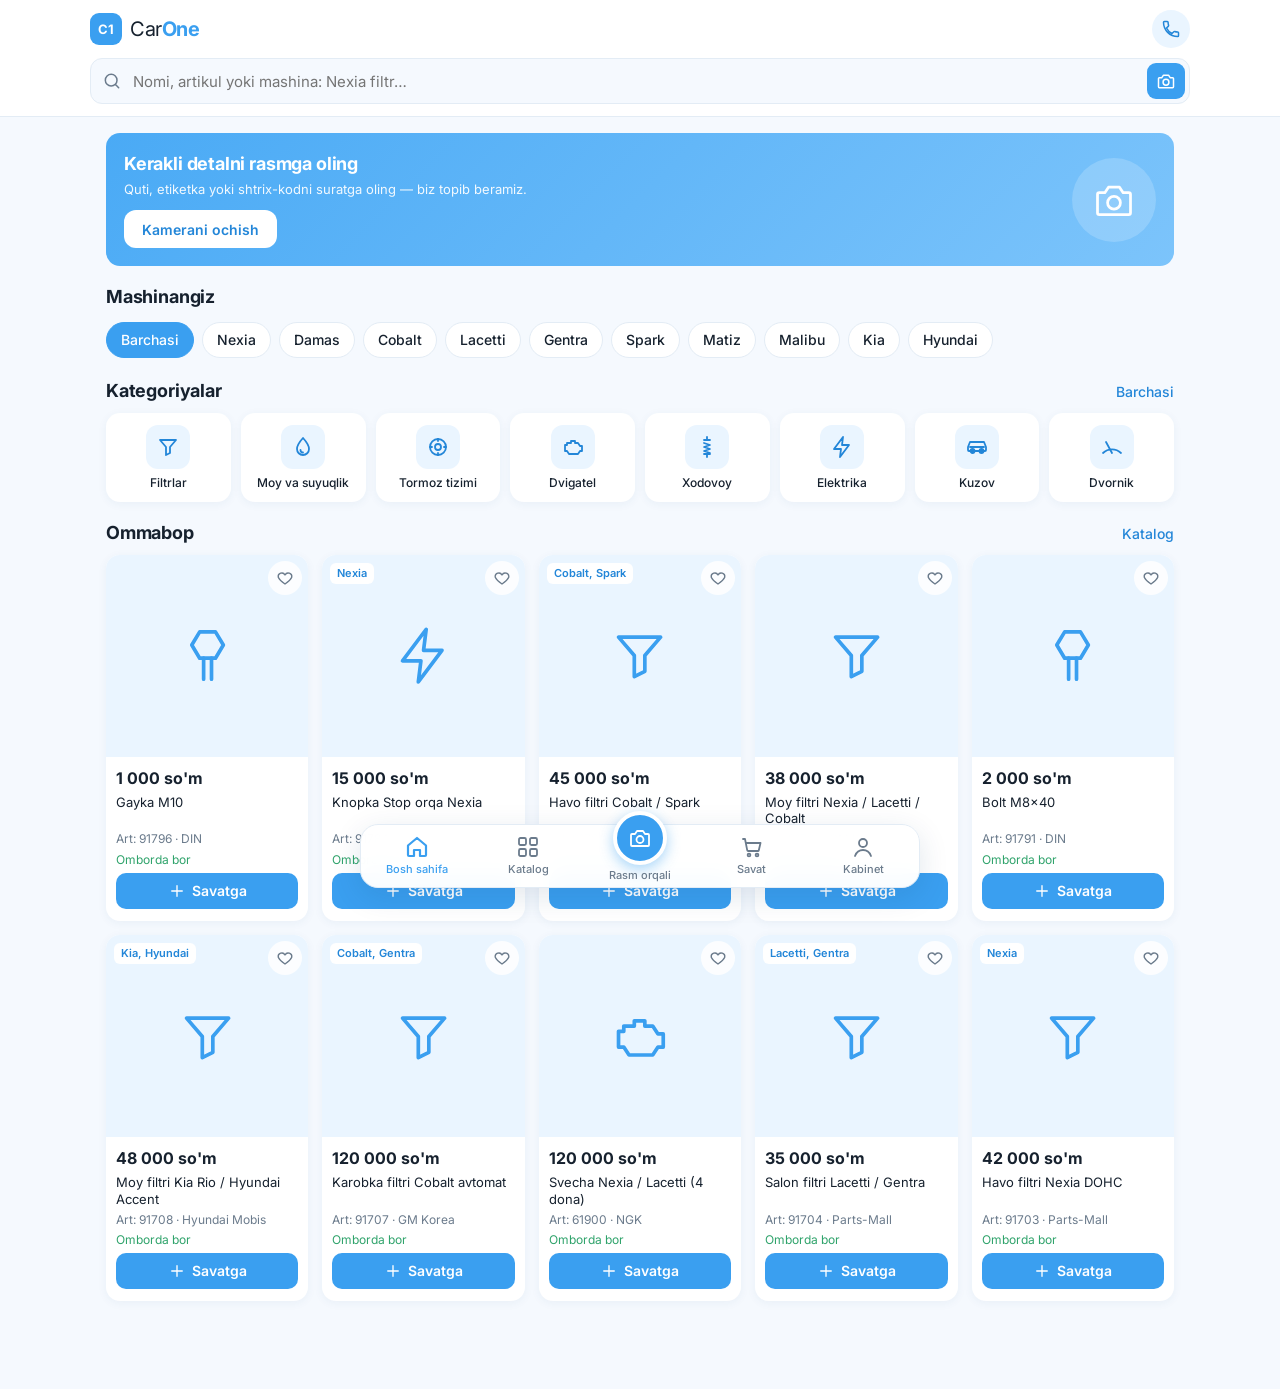
==== index.html @ 1c70f749 "CarOne mijozlar uchun onlayn do'kon sahifasi Mobilga moslangan minimalist do'kon: pastki menyu (Bosh" ====
<!doctype html>
<html lang="uz">
<head>
  <meta charset="utf-8">
  <meta name="viewport" content="width=device-width, initial-scale=1, viewport-fit=cover">
  <meta name="theme-color" content="#3a9ff0">
  <meta name="description" content="CarOne — koreys avtomobillari uchun ehtiyot qismlar do'koni">
  <title>CarOne — avto ehtiyot qismlar</title>
  <link rel="manifest" href="manifest.webmanifest">
  <link rel="icon" href="icons/icon.svg" type="image/svg+xml">
  <link rel="preconnect" href="https://fonts.googleapis.com">
  <link rel="stylesheet" href="https://fonts.googleapis.com/css2?family=Inter:wght@400;500;600;700&display=swap">
  <link rel="stylesheet" href="css/style.css">
</head>
<body>
  <!-- Yuqori panel: logo + qidiruv -->
  <header class="topbar" id="topbar">
    <div class="topbar__row">
      <a href="#/" class="logo" aria-label="CarOne bosh sahifa">
        <span class="logo__mark">C1</span><span class="logo__text">Car<b>One</b></span>
      </a>
      <a href="tel:+998000000000" class="topbar__call" aria-label="Qo'ng'iroq qilish">
        <svg viewBox="0 0 24 24"><path d="M6.6 10.8a15 15 0 0 0 6.6 6.6l2.2-2.2c.3-.3.7-.4 1-.2 1.1.4 2.3.6 3.6.6.6 0 1 .4 1 1V20c0 .6-.4 1-1 1A17 17 0 0 1 3 4c0-.6.4-1 1-1h3.5c.6 0 1 .4 1 1 0 1.3.2 2.5.6 3.6.1.3 0 .7-.2 1l-2.3 2.2z"/></svg>
      </a>
    </div>
    <form class="search" id="searchForm" role="search" autocomplete="off">
      <svg class="search__icon" viewBox="0 0 24 24"><circle cx="11" cy="11" r="7"/><path d="m20 20-3.5-3.5"/></svg>
      <input id="searchInput" type="search" inputmode="search" enterkeyhint="search"
             placeholder="Nomi, artikul yoki mashina: Nexia filtr…" aria-label="Mahsulot qidirish">
      <button type="button" class="search__clear" id="searchClear" aria-label="Tozalash" hidden>×</button>
      <a href="#/scan" class="search__cam" aria-label="Rasm orqali qidirish">
        <svg viewBox="0 0 24 24"><path d="M4 8h3l2-3h6l2 3h3a1 1 0 0 1 1 1v10a1 1 0 0 1-1 1H4a1 1 0 0 1-1-1V9a1 1 0 0 1 1-1z"/><circle cx="12" cy="13.5" r="3.5"/></svg>
      </a>
      <div class="suggest" id="suggest" hidden></div>
    </form>
  </header>

  <main id="app" class="app" tabindex="-1"></main>

  <!-- Pastki menyu -->
  <nav class="tabbar" aria-label="Asosiy menyu">
    <a href="#/" data-tab="home" class="tab">
      <svg viewBox="0 0 24 24"><path d="M3 10.5 12 3l9 7.5V20a1 1 0 0 1-1 1h-5v-6h-6v6H4a1 1 0 0 1-1-1z"/></svg>
      <span>Bosh sahifa</span>
    </a>
    <a href="#/catalog" data-tab="catalog" class="tab">
      <svg viewBox="0 0 24 24"><rect x="3" y="3" width="7" height="7" rx="1.5"/><rect x="14" y="3" width="7" height="7" rx="1.5"/><rect x="3" y="14" width="7" height="7" rx="1.5"/><rect x="14" y="14" width="7" height="7" rx="1.5"/></svg>
      <span>Katalog</span>
    </a>
    <a href="#/scan" data-tab="scan" class="tab tab--scan">
      <span class="tab__scan-btn">
        <svg viewBox="0 0 24 24"><path d="M4 8h3l2-3h6l2 3h3a1 1 0 0 1 1 1v10a1 1 0 0 1-1 1H4a1 1 0 0 1-1-1V9a1 1 0 0 1 1-1z"/><circle cx="12" cy="13.5" r="3.5"/></svg>
      </span>
      <span>Rasm orqali</span>
    </a>
    <a href="#/cart" data-tab="cart" class="tab">
      <svg viewBox="0 0 24 24"><path d="M3 4h2l2.2 11.2a1 1 0 0 0 1 .8h9.6a1 1 0 0 0 1-.8L20.5 8H6"/><circle cx="9" cy="20" r="1.4"/><circle cx="17" cy="20" r="1.4"/></svg>
      <span>Savat</span>
      <i class="badge" id="cartBadge" hidden>0</i>
    </a>
    <a href="#/account" data-tab="account" class="tab">
      <svg viewBox="0 0 24 24"><circle cx="12" cy="8" r="4"/><path d="M4 21c1.5-4 4.5-6 8-6s6.5 2 8 6"/></svg>
      <span>Kabinet</span>
    </a>
  </nav>

  <!-- Mahsulot oynasi (bottom sheet) -->
  <div class="sheet" id="sheet" hidden>
    <div class="sheet__backdrop" data-close></div>
    <div class="sheet__panel" role="dialog" aria-modal="true" aria-labelledby="sheetTitle">
      <button class="sheet__close" data-close aria-label="Yopish">×</button>
      <div id="sheetBody"></div>
    </div>
  </div>

  <div class="toast" id="toast" role="status" aria-live="polite"></div>

  <script src="js/data.js"></script>
  <script src="js/search.js"></script>
  <script src="js/scan.js"></script>
  <script src="js/app.js"></script>
</body>
</html>
---- css/style.css ----
/* CarOne — minimalist, och ko'k */
:root {
  --primary: #3a9ff0;
  --primary-600: #2386d8;
  --primary-50: #eaf5ff;
  --primary-100: #d6ebfd;
  --bg: #f5f9fe;
  --surface: #ffffff;
  --text: #16212e;
  --muted: #6b7b8c;
  --line: #e3ecf5;
  --danger: #e5484d;
  --success: #2fa36b;
  --radius: 14px;
  --radius-sm: 10px;
  --shadow: 0 2px 10px rgba(30, 80, 130, .06);
  --tabbar-h: 64px;
  --safe-b: env(safe-area-inset-bottom, 0px);
}

* { box-sizing: border-box; -webkit-tap-highlight-color: transparent; }
html, body { margin: 0; }
body {
  font-family: "Inter", system-ui, -apple-system, "Segoe UI", Roboto, sans-serif;
  background: var(--bg);
  color: var(--text);
  font-size: 15px;
  line-height: 1.4;
  padding-bottom: calc(var(--tabbar-h) + var(--safe-b) + 8px);
}
a { color: inherit; text-decoration: none; }
button { font: inherit; color: inherit; border: 0; background: none; cursor: pointer; }
input, select, textarea { font: inherit; color: inherit; }
svg { width: 24px; height: 24px; fill: none; stroke: currentColor; stroke-width: 1.8; stroke-linecap: round; stroke-linejoin: round; }
[hidden] { display: none !important; }

.app { max-width: 1100px; margin: 0 auto; padding: 0 16px 16px; outline: none; }

/* ---------- Topbar ---------- */
.topbar {
  position: sticky; top: 0; z-index: 30;
  background: var(--surface);
  padding: 10px 16px 12px;
  border-bottom: 1px solid var(--line);
}
.topbar__row { max-width: 1100px; margin: 0 auto 10px; display: flex; align-items: center; justify-content: space-between; }
.logo { display: flex; align-items: center; gap: 8px; font-size: 20px; letter-spacing: -.02em; }
.logo__mark {
  width: 32px; height: 32px; border-radius: 9px; display: grid; place-items: center;
  background: var(--primary); color: #fff; font-weight: 700; font-size: 13px;
}
.logo__text b { color: var(--primary); font-weight: 700; }
.topbar__call { width: 38px; height: 38px; border-radius: 50%; display: grid; place-items: center; background: var(--primary-50); color: var(--primary-600); }
.topbar__call svg { width: 20px; height: 20px; }

.search { position: relative; max-width: 1100px; margin: 0 auto; display: flex; align-items: center; }
.search input {
  width: 100%; height: 46px; border-radius: 12px;
  border: 1.5px solid var(--line); background: var(--bg);
  padding: 0 88px 0 42px; outline: none; transition: border-color .15s, background .15s;
}
.search input:focus { border-color: var(--primary); background: #fff; }
.search input::-webkit-search-cancel-button { display: none; }
.search__icon { position: absolute; left: 12px; width: 20px; height: 20px; color: var(--muted); pointer-events: none; }
.search__clear { position: absolute; right: 50px; width: 30px; height: 30px; font-size: 22px; color: var(--muted); }
.search__cam {
  position: absolute; right: 5px; width: 38px; height: 36px; border-radius: 9px;
  display: grid; place-items: center; background: var(--primary); color: #fff;
}
.search__cam svg { width: 20px; height: 20px; }

.suggest {
  position: absolute; top: 52px; left: 0; right: 0; background: #fff;
  border: 1px solid var(--line); border-radius: 12px; box-shadow: 0 10px 30px rgba(20, 60, 100, .12);
  overflow: hidden; max-height: 60vh; overflow-y: auto;
}
.suggest__item { display: flex; align-items: center; gap: 10px; padding: 10px 12px; border-bottom: 1px solid var(--line); }
.suggest__item:last-child { border-bottom: 0; }
.suggest__item:active, .suggest__item.is-active { background: var(--primary-50); }
.suggest__item .thumb { width: 36px; height: 36px; flex: none; }
.suggest__name { flex: 1; min-width: 0; font-size: 14px; }
.suggest__name small { display: block; color: var(--muted); font-size: 12px; }
.suggest__price { font-weight: 600; font-size: 13px; white-space: nowrap; }
.suggest mark { background: none; color: var(--primary-600); font-weight: 600; }

/* ---------- Common ---------- */
.section { margin-top: 18px; }
.section__head { display: flex; align-items: baseline; justify-content: space-between; margin-bottom: 10px; }
.section__title { font-size: 18px; font-weight: 700; margin: 0; letter-spacing: -.01em; }
.section__link { color: var(--primary-600); font-size: 14px; font-weight: 500; }
.page-title { font-size: 22px; font-weight: 700; margin: 18px 0 12px; letter-spacing: -.02em; }
.muted { color: var(--muted); }

.chips { display: flex; gap: 8px; overflow-x: auto; scrollbar-width: none; padding: 2px 0; margin: 0 -16px; padding-inline: 16px; }
.chips::-webkit-scrollbar { display: none; }
.chip {
  flex: none; height: 36px; padding: 0 14px; border-radius: 18px;
  background: var(--surface); border: 1px solid var(--line); font-size: 14px; font-weight: 500;
  display: inline-flex; align-items: center; gap: 6px; white-space: nowrap;
}
.chip.is-active { background: var(--primary); border-color: var(--primary); color: #fff; }

.btn {
  height: 46px; padding: 0 18px; border-radius: 12px; font-weight: 600;
  display: inline-flex; align-items: center; justify-content: center; gap: 8px;
  background: var(--primary); color: #fff; transition: background .15s, transform .05s;
}
.btn:active { transform: scale(.98); }
.btn:hover { background: var(--primary-600); }
.btn--ghost { background: var(--primary-50); color: var(--primary-600); }
.btn--ghost:hover { background: var(--primary-100); }
.btn--block { width: 100%; }
.btn[disabled] { opacity: .5; pointer-events: none; }

/* ---------- Banner ---------- */
.banner {
  margin-top: 16px; border-radius: var(--radius); padding: 18px;
  background: linear-gradient(135deg, #4aaaf5 0%, #7cc4fb 100%); color: #fff;
  display: flex; align-items: center; justify-content: space-between; gap: 12px; overflow: hidden;
}
.banner h2 { margin: 0 0 4px; font-size: 18px; letter-spacing: -.01em; }
.banner p { margin: 0 0 12px; font-size: 13px; opacity: .92; }
.banner .btn { height: 38px; background: #fff; color: var(--primary-600); font-size: 14px; }
.banner__art { flex: none; width: 84px; height: 84px; border-radius: 50%; background: rgba(255,255,255,.18); display: grid; place-items: center; }
.banner__art svg { width: 44px; height: 44px; stroke-width: 1.5; }

/* ---------- Categories ---------- */
.cats { display: grid; grid-template-columns: repeat(4, 1fr); gap: 10px; }
.cat {
  background: var(--surface); border-radius: var(--radius); padding: 12px 6px 10px;
  display: flex; flex-direction: column; align-items: center; gap: 6px; text-align: center;
  font-size: 12px; font-weight: 500; box-shadow: var(--shadow);
}
.cat__icon { width: 44px; height: 44px; border-radius: 12px; background: var(--primary-50); color: var(--primary-600); display: grid; place-items: center; }
.cat__icon svg { width: 24px; height: 24px; }

.cat-list { display: flex; flex-direction: column; background: var(--surface); border-radius: var(--radius); overflow: hidden; box-shadow: var(--shadow); }
.cat-row { display: flex; align-items: center; gap: 12px; padding: 12px 14px; border-bottom: 1px solid var(--line); }
.cat-row:last-child { border-bottom: 0; }
.cat-row .cat__icon { width: 40px; height: 40px; }
.cat-row__name { flex: 1; font-weight: 500; }
.cat-row__count { color: var(--muted); font-size: 13px; }
.cat-row > svg { width: 18px; height: 18px; color: var(--muted); }

/* ---------- Products ---------- */
.grid { display: grid; grid-template-columns: repeat(2, 1fr); gap: 10px; }
.card {
  background: var(--surface); border-radius: var(--radius); overflow: hidden; box-shadow: var(--shadow);
  display: flex; flex-direction: column; position: relative;
}
.card__media { aspect-ratio: 1 / 1; background: var(--primary-50); display: grid; place-items: center; position: relative; }
.card__media .thumb { width: 52%; height: 52%; background: none; }
.card__fav { position: absolute; top: 6px; right: 6px; width: 34px; height: 34px; border-radius: 50%; display: grid; place-items: center; color: var(--muted); background: rgba(255,255,255,.85); }
.card__fav svg { width: 18px; height: 18px; }
.card__fav.is-on { color: var(--danger); }
.card__fav.is-on svg { fill: currentColor; }
.card__tag { position: absolute; left: 8px; top: 8px; font-size: 11px; font-weight: 600; padding: 3px 7px; border-radius: 6px; background: #fff; color: var(--primary-600); }
.card__body { padding: 10px 10px 12px; display: flex; flex-direction: column; gap: 4px; flex: 1; }
.card__price { font-weight: 700; font-size: 16px; }
.card__name { font-size: 13px; line-height: 1.3; display: -webkit-box; -webkit-line-clamp: 2; -webkit-box-orient: vertical; overflow: hidden; min-height: 2.6em; }
.card__meta { font-size: 12px; color: var(--muted); }
.card__stock { font-size: 12px; color: var(--success); }
.card__stock.is-low { color: #d98a00; }
.card__stock.is-out { color: var(--danger); }
.card__add { margin-top: auto; height: 36px; border-radius: 10px; background: var(--primary); color: #fff; font-weight: 600; font-size: 14px; display: flex; align-items: center; justify-content: center; gap: 6px; }
.card__add svg { width: 18px; height: 18px; }
.card__add.is-in { background: var(--primary-50); color: var(--primary-600); }
.card__add[disabled] { background: var(--line); color: var(--muted); }

.thumb { display: grid; place-items: center; border-radius: 10px; background: var(--primary-50); color: var(--primary); }
.thumb svg { width: 60%; height: 60%; stroke-width: 1.4; }

.toolbar { display: flex; align-items: center; gap: 8px; margin: 10px 0 12px; }
.toolbar__count { flex: 1; color: var(--muted); font-size: 14px; }
.select { height: 36px; border-radius: 10px; border: 1px solid var(--line); background: #fff; padding: 0 10px; font-size: 14px; }

.empty { text-align: center; padding: 40px 16px; color: var(--muted); }
.empty__icon { width: 72px; height: 72px; border-radius: 50%; background: var(--primary-50); color: var(--primary); display: grid; place-items: center; margin: 0 auto 12px; }
.empty__icon svg { width: 34px; height: 34px; }
.empty h3 { color: var(--text); margin: 0 0 6px; font-size: 17px; }
.empty p { margin: 0 0 16px; font-size: 14px; }

/* ---------- Product sheet ---------- */
.sheet { position: fixed; inset: 0; z-index: 60; }
.sheet__backdrop { position: absolute; inset: 0; background: rgba(10, 30, 50, .4); animation: fade .2s; }
.sheet__panel {
  position: absolute; left: 0; right: 0; bottom: 0; max-height: 92vh; overflow-y: auto;
  background: #fff; border-radius: 20px 20px 0 0; padding: 20px 16px calc(16px + var(--safe-b));
  animation: up .25s ease-out; max-width: 640px; margin: 0 auto;
}
.sheet__close { position: absolute; right: 12px; top: 10px; width: 36px; height: 36px; font-size: 26px; color: var(--muted); border-radius: 50%; background: var(--bg); }
.pd__media { aspect-ratio: 16/10; border-radius: var(--radius); background: var(--primary-50); display: grid; place-items: center; margin-bottom: 14px; }
.pd__media .thumb { width: 40%; height: 64%; background: none; }
.pd__name { font-size: 18px; font-weight: 600; margin: 0 0 6px; line-height: 1.3; }
.pd__price { font-size: 24px; font-weight: 700; margin: 8px 0; }
.pd__specs { list-style: none; padding: 0; margin: 12px 0 16px; background: var(--bg); border-radius: 12px; }
.pd__specs li { display: flex; justify-content: space-between; gap: 12px; padding: 10px 12px; border-bottom: 1px solid var(--line); font-size: 14px; }
.pd__specs li:last-child { border-bottom: 0; }
.pd__specs span:first-child { color: var(--muted); }
.pd__specs span:last-child { text-align: right; font-weight: 500; }
.pd__actions { display: flex; gap: 10px; align-items: center; position: sticky; bottom: calc(-16px - var(--safe-b)); background: #fff; padding: 10px 0 calc(16px + var(--safe-b)); margin-bottom: calc(-16px - var(--safe-b)); border-top: 1px solid var(--line); }
.pd__actions .btn { flex: 1; }

.qty { display: inline-flex; align-items: center; background: var(--bg); border-radius: 12px; height: 46px; }
.qty button { width: 40px; height: 100%; font-size: 20px; color: var(--primary-600); }
.qty span { min-width: 28px; text-align: center; font-weight: 600; }
.qty--sm { height: 34px; border-radius: 10px; }
.qty--sm button { width: 32px; font-size: 18px; }

/* ---------- Cart ---------- */
.cart-item { display: flex; gap: 12px; background: #fff; border-radius: var(--radius); padding: 10px; margin-bottom: 8px; box-shadow: var(--shadow); }
.cart-item .thumb { width: 72px; height: 72px; flex: none; }
.cart-item__body { flex: 1; min-width: 0; display: flex; flex-direction: column; gap: 4px; }
.cart-item__name { font-size: 14px; line-height: 1.3; }
.cart-item__row { display: flex; align-items: center; justify-content: space-between; margin-top: auto; }
.cart-item__price { font-weight: 700; }
.cart-item__remove { color: var(--muted); font-size: 13px; }
.summary { background: #fff; border-radius: var(--radius); padding: 14px; margin-top: 12px; box-shadow: var(--shadow); }
.summary__row { display: flex; justify-content: space-between; padding: 4px 0; font-size: 14px; }
.summary__row--total { font-size: 17px; font-weight: 700; border-top: 1px solid var(--line); margin-top: 6px; padding-top: 10px; }

.form { display: flex; flex-direction: column; gap: 12px; }
.field label { display: block; font-size: 13px; color: var(--muted); margin-bottom: 6px; }
.field input, .field textarea, .field select {
  width: 100%; height: 46px; border-radius: 12px; border: 1.5px solid var(--line); background: #fff; padding: 0 12px; outline: none;
}
.field textarea { height: 80px; padding: 10px 12px; resize: vertical; }
.field input:focus, .field textarea:focus { border-color: var(--primary); }
.seg { display: grid; grid-template-columns: 1fr 1fr; gap: 6px; background: var(--bg); padding: 4px; border-radius: 12px; }
.seg label { text-align: center; padding: 10px; border-radius: 9px; font-size: 14px; font-weight: 500; cursor: pointer; }
.seg input { display: none; }
.seg input:checked + span { color: var(--primary-600); }
.seg label:has(input:checked) { background: #fff; box-shadow: var(--shadow); color: var(--primary-600); }

/* ---------- Scan ---------- */
.scan-hero { text-align: center; margin: 18px 0 14px; }
.scan-hero h1 { font-size: 20px; margin: 0 0 4px; }
.scan-hero p { margin: 0; color: var(--muted); font-size: 14px; }
.camera {
  position: relative; border-radius: 18px; overflow: hidden; background: #0d1b2a; aspect-ratio: 3 / 4; max-height: 62vh; margin: 0 auto; width: 100%; max-width: 480px;
}
.camera video, .camera img { width: 100%; height: 100%; object-fit: cover; display: block; }
.camera__frame { position: absolute; inset: 18% 10%; border-radius: 16px; box-shadow: 0 0 0 9999px rgba(0, 0, 0, .35); pointer-events: none; }
.camera__frame::before, .camera__frame::after { content: ""; position: absolute; inset: 0; border: 3px solid #fff; border-radius: 16px; clip-path: polygon(0 0, 22% 0, 22% 3px, 3px 3px, 3px 22%, 0 22%, 0 78%, 3px 78%, 3px calc(100% - 3px), 22% calc(100% - 3px), 22% 100%, 78% 100%, 78% calc(100% - 3px), calc(100% - 3px) calc(100% - 3px), calc(100% - 3px) 78%, 100% 78%, 100% 22%, calc(100% - 3px) 22%, calc(100% - 3px) 3px, 78% 3px, 78% 0, 100% 0, 100% 100%, 0 100%); }
.camera__line { position: absolute; left: 12%; right: 12%; top: 20%; height: 2px; background: var(--primary); box-shadow: 0 0 12px var(--primary); animation: scanline 2.2s ease-in-out infinite; }
.camera__hint { position: absolute; left: 0; right: 0; bottom: 12px; text-align: center; color: #fff; font-size: 13px; text-shadow: 0 1px 3px rgba(0,0,0,.5); }
.camera__placeholder { position: absolute; inset: 0; display: grid; place-items: center; color: #9cc6ec; text-align: center; padding: 20px; }
.camera__placeholder svg { width: 56px; height: 56px; stroke-width: 1.3; margin-bottom: 8px; }
.scan-actions { display: grid; grid-template-columns: 1fr auto 1fr; align-items: center; gap: 12px; max-width: 480px; margin: 16px auto 0; }
.shutter { width: 70px; height: 70px; border-radius: 50%; background: var(--primary); color: #fff; display: grid; place-items: center; box-shadow: 0 0 0 5px var(--primary-100); }
.shutter svg { width: 30px; height: 30px; }
.scan-side { display: flex; flex-direction: column; align-items: center; gap: 4px; font-size: 12px; color: var(--muted); }
.scan-side .round { width: 46px; height: 46px; border-radius: 50%; background: #fff; display: grid; place-items: center; color: var(--primary-600); box-shadow: var(--shadow); }
.scan-side .round svg { width: 22px; height: 22px; }
.scan-status { max-width: 480px; margin: 14px auto 0; background: #fff; border-radius: 12px; padding: 12px 14px; font-size: 14px; display: flex; gap: 10px; align-items: center; box-shadow: var(--shadow); }
.scan-status .spinner { width: 20px; height: 20px; border-radius: 50%; border: 2.5px solid var(--primary-100); border-top-color: var(--primary); animation: spin .8s linear infinite; flex: none; }
.scan-tips { max-width: 480px; margin: 16px auto 0; display: grid; gap: 8px; }
.tip { display: flex; gap: 10px; align-items: flex-start; background: #fff; border-radius: 12px; padding: 10px 12px; font-size: 13px; box-shadow: var(--shadow); }
.tip b { display: block; font-size: 14px; }
.tip .cat__icon { width: 36px; height: 36px; flex: none; border-radius: 10px; }
.tip .cat__icon svg { width: 20px; height: 20px; }
.found-tokens { display: flex; flex-wrap: wrap; gap: 6px; margin: 6px 0 12px; }

/* ---------- Account ---------- */
.profile { display: flex; align-items: center; gap: 12px; background: #fff; border-radius: var(--radius); padding: 14px; box-shadow: var(--shadow); margin-top: 16px; }
.avatar { width: 52px; height: 52px; border-radius: 50%; background: var(--primary-50); color: var(--primary-600); display: grid; place-items: center; font-weight: 700; font-size: 20px; flex: none; }
.profile__name { font-weight: 600; font-size: 16px; }
.menu-list { background: #fff; border-radius: var(--radius); overflow: hidden; box-shadow: var(--shadow); margin-top: 12px; }
.menu-list a, .menu-list button { display: flex; align-items: center; gap: 12px; padding: 14px; border-bottom: 1px solid var(--line); width: 100%; text-align: left; }
.menu-list > :last-child { border-bottom: 0; }
.menu-list svg { width: 20px; height: 20px; color: var(--primary-600); }
.menu-list span { flex: 1; }
.menu-list small { color: var(--muted); }
.order { background: #fff; border-radius: var(--radius); padding: 12px 14px; box-shadow: var(--shadow); margin-bottom: 8px; }
.order__head { display: flex; justify-content: space-between; font-weight: 600; }
.order__status { font-size: 12px; font-weight: 600; padding: 3px 8px; border-radius: 6px; background: var(--primary-50); color: var(--primary-600); }

/* ---------- Tabbar ---------- */
.tabbar {
  position: fixed; left: 0; right: 0; bottom: 0; z-index: 40;
  height: calc(var(--tabbar-h) + var(--safe-b)); padding-bottom: var(--safe-b);
  background: rgba(255, 255, 255, .97); backdrop-filter: blur(10px);
  border-top: 1px solid var(--line);
  display: grid; grid-template-columns: repeat(5, 1fr);
}
.tab { display: flex; flex-direction: column; align-items: center; justify-content: center; gap: 3px; font-size: 11px; color: var(--muted); position: relative; font-weight: 500; }
.tab svg { width: 24px; height: 24px; }
.tab.is-active { color: var(--primary); }
.tab.is-active svg { stroke-width: 2.2; }
.tab__scan-btn { width: 46px; height: 46px; margin-top: -18px; border-radius: 50%; background: var(--primary); color: #fff; display: grid; place-items: center; box-shadow: 0 4px 14px rgba(58, 159, 240, .45); border: 4px solid #fff; box-sizing: content-box; }
.tab--scan.is-active { color: var(--primary); }
.badge { position: absolute; top: 6px; left: calc(50% + 6px); min-width: 18px; height: 18px; padding: 0 5px; border-radius: 9px; background: var(--danger); color: #fff; font-size: 11px; font-style: normal; font-weight: 600; display: grid; place-items: center; }

/* ---------- Toast ---------- */
.toast {
  position: fixed; left: 50%; bottom: calc(var(--tabbar-h) + var(--safe-b) + 14px); transform: translate(-50%, 20px);
  background: #16212e; color: #fff; padding: 10px 16px; border-radius: 12px; font-size: 14px; opacity: 0; pointer-events: none;
  transition: opacity .2s, transform .2s; z-index: 70; max-width: calc(100% - 32px);
}
.toast.is-show { opacity: 1; transform: translate(-50%, 0); }

@keyframes fade { from { opacity: 0; } }
@keyframes up { from { transform: translateY(40px); opacity: .6; } }
@keyframes spin { to { transform: rotate(360deg); } }
@keyframes scanline { 0%, 100% { top: 20%; } 50% { top: 78%; } }

/* ---------- Desktop ---------- */
@media (min-width: 640px) {
  .grid { grid-template-columns: repeat(3, 1fr); gap: 14px; }
  .cats { grid-template-columns: repeat(8, 1fr); }
}
@media (min-width: 960px) {
  .grid { grid-template-columns: repeat(5, 1fr); }
  .tabbar { max-width: 560px; left: 50%; transform: translateX(-50%); bottom: 12px; border-radius: 18px; border: 1px solid var(--line); box-shadow: 0 8px 30px rgba(20, 60, 100, .12); height: var(--tabbar-h); padding-bottom: 0; }
  .sheet__panel { bottom: auto; top: 50%; transform: translateY(-50%); border-radius: 20px; animation: fade .2s; }
}
@media (prefers-reduced-motion: reduce) {
  *, *::before, *::after { animation: none !important; transition: none !important; }
}
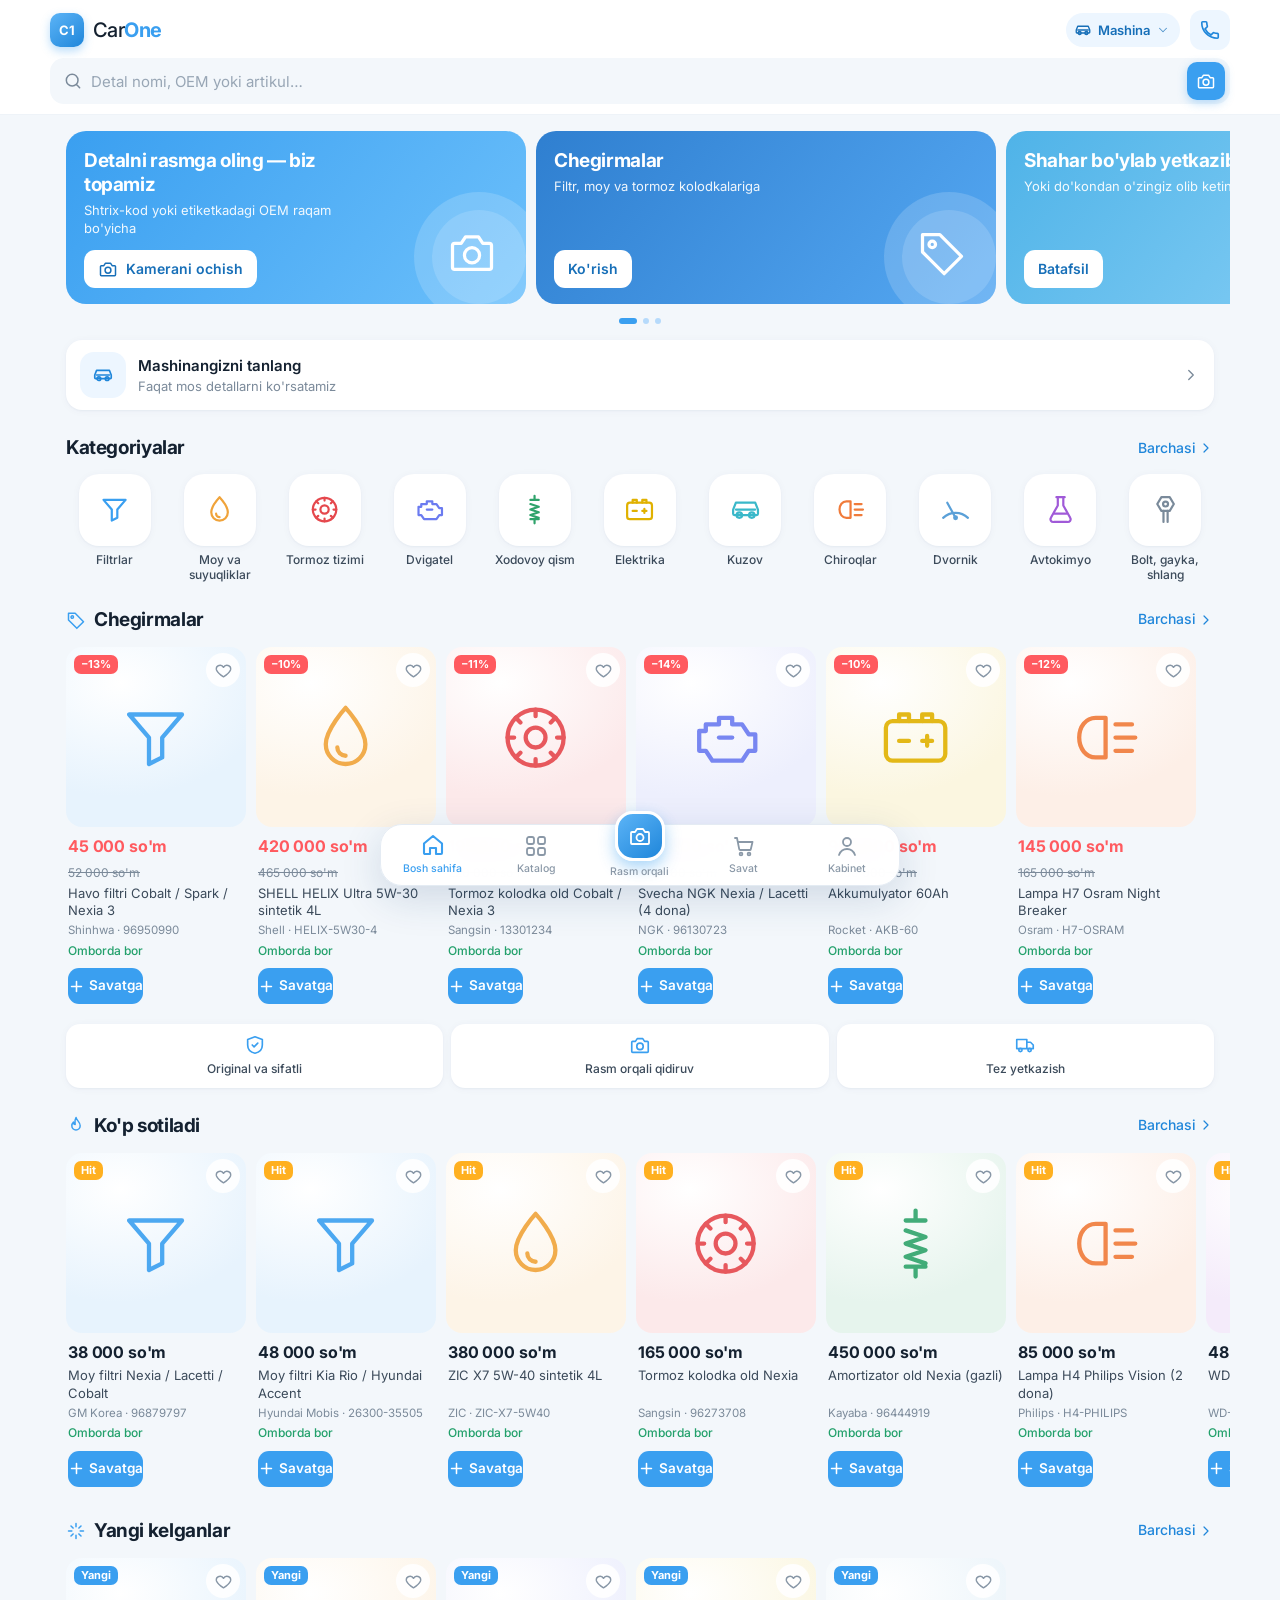
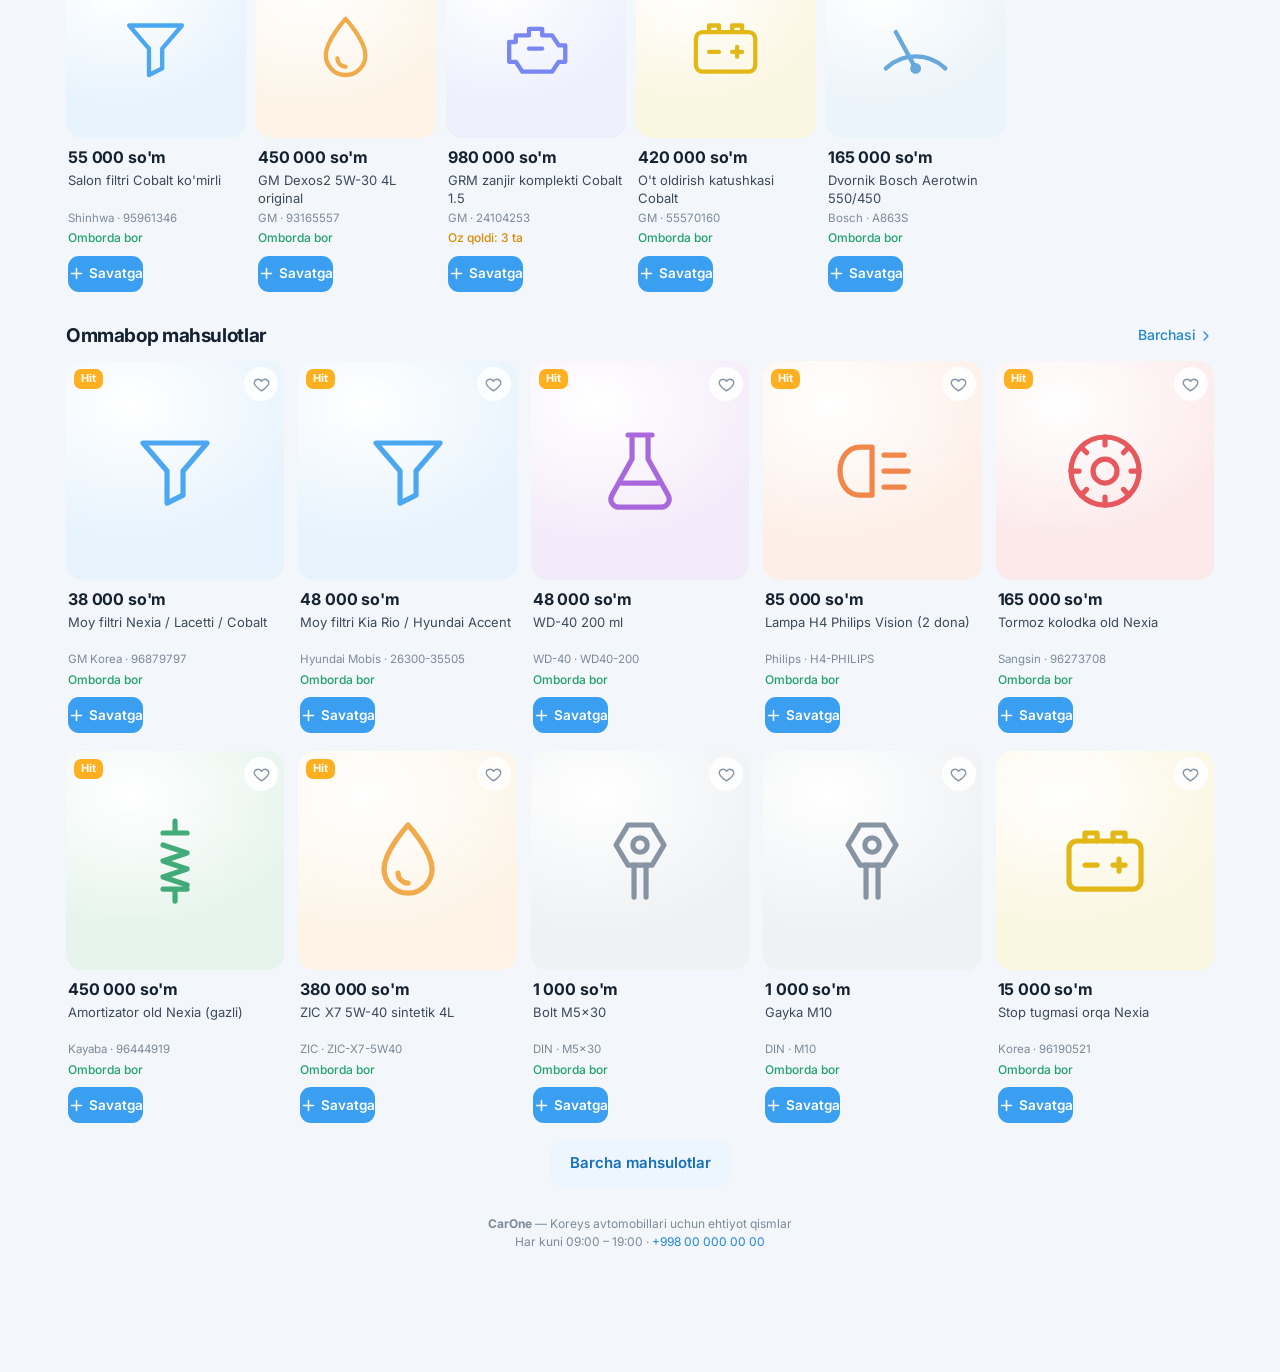
==== commit 32d7fc87: "Saytni qayta qurish: modulli tuzilma, uz/ru, garaj, filtrlar, kamera (OCR + shtrix-kod) - Ma'lumot q" ====
--- a/index.html
+++ b/index.html
@@ -3,81 +3,55 @@
 <head>
   <meta charset="utf-8">
   <meta name="viewport" content="width=device-width, initial-scale=1, viewport-fit=cover">
-  <meta name="theme-color" content="#3a9ff0">
-  <meta name="description" content="CarOne — koreys avtomobillari uchun ehtiyot qismlar do'koni">
+  <meta name="theme-color" content="#ffffff">
+  <meta name="description" content="CarOne — koreys avtomobillari uchun ehtiyot qismlar. Rasm orqali qidiruv, tez buyurtma.">
+  <meta name="apple-mobile-web-app-capable" content="yes">
+  <meta name="apple-mobile-web-app-title" content="CarOne">
+  <meta property="og:title" content="CarOne — avto ehtiyot qismlar">
+  <meta property="og:description" content="Koreys avtomobillari uchun ehtiyot qismlar. Rasm orqali qidiruv.">
   <title>CarOne — avto ehtiyot qismlar</title>
   <link rel="manifest" href="manifest.webmanifest">
-  <link rel="icon" href="icons/icon.svg" type="image/svg+xml">
+  <link rel="icon" href="assets/icon.svg" type="image/svg+xml">
+  <link rel="apple-touch-icon" href="assets/icon.svg">
   <link rel="preconnect" href="https://fonts.googleapis.com">
+  <link rel="preconnect" href="https://fonts.gstatic.com" crossorigin>
   <link rel="stylesheet" href="https://fonts.googleapis.com/css2?family=Inter:wght@400;500;600;700&display=swap">
   <link rel="stylesheet" href="css/style.css">
 </head>
 <body>
-  <!-- Yuqori panel: logo + qidiruv -->
-  <header class="topbar" id="topbar">
-    <div class="topbar__row">
-      <a href="#/" class="logo" aria-label="CarOne bosh sahifa">
-        <span class="logo__mark">C1</span><span class="logo__text">Car<b>One</b></span>
-      </a>
-      <a href="tel:+998000000000" class="topbar__call" aria-label="Qo'ng'iroq qilish">
-        <svg viewBox="0 0 24 24"><path d="M6.6 10.8a15 15 0 0 0 6.6 6.6l2.2-2.2c.3-.3.7-.4 1-.2 1.1.4 2.3.6 3.6.6.6 0 1 .4 1 1V20c0 .6-.4 1-1 1A17 17 0 0 1 3 4c0-.6.4-1 1-1h3.5c.6 0 1 .4 1 1 0 1.3.2 2.5.6 3.6.1.3 0 .7-.2 1l-2.3 2.2z"/></svg>
-      </a>
+  <a class="sr-only" href="#app">Asosiy qismga o'tish</a>
+  <header id="header" class="header"></header>
+  <main id="app" class="app" tabindex="-1">
+    <div style="padding-top:16px">
+      <div class="skel" style="height:150px;border-radius:20px"></div>
+      <div class="skel" style="height:64px;margin-top:16px"></div>
+      <div style="display:grid;grid-template-columns:repeat(4,1fr);gap:10px;margin-top:24px">
+        <div class="skel" style="aspect-ratio:1"></div><div class="skel" style="aspect-ratio:1"></div><div class="skel" style="aspect-ratio:1"></div><div class="skel" style="aspect-ratio:1"></div>
+      </div>
     </div>
-    <form class="search" id="searchForm" role="search" autocomplete="off">
-      <svg class="search__icon" viewBox="0 0 24 24"><circle cx="11" cy="11" r="7"/><path d="m20 20-3.5-3.5"/></svg>
-      <input id="searchInput" type="search" inputmode="search" enterkeyhint="search"
-             placeholder="Nomi, artikul yoki mashina: Nexia filtr…" aria-label="Mahsulot qidirish">
-      <button type="button" class="search__clear" id="searchClear" aria-label="Tozalash" hidden>×</button>
-      <a href="#/scan" class="search__cam" aria-label="Rasm orqali qidirish">
-        <svg viewBox="0 0 24 24"><path d="M4 8h3l2-3h6l2 3h3a1 1 0 0 1 1 1v10a1 1 0 0 1-1 1H4a1 1 0 0 1-1-1V9a1 1 0 0 1 1-1z"/><circle cx="12" cy="13.5" r="3.5"/></svg>
-      </a>
-      <div class="suggest" id="suggest" hidden></div>
-    </form>
-  </header>
+  </main>
+  <nav id="tabbar" class="tabbar" aria-label="Menyu"></nav>
+  <div id="sheet" class="sheet" hidden></div>
+  <div id="toast" class="toast" role="status" aria-live="polite"></div>
+  <noscript><p style="padding:24px;text-align:center">Saytdan foydalanish uchun JavaScript'ni yoqing.</p></noscript>
 
-  <main id="app" class="app" tabindex="-1"></main>
-
-  <!-- Pastki menyu -->
-  <nav class="tabbar" aria-label="Asosiy menyu">
-    <a href="#/" data-tab="home" class="tab">
-      <svg viewBox="0 0 24 24"><path d="M3 10.5 12 3l9 7.5V20a1 1 0 0 1-1 1h-5v-6h-6v6H4a1 1 0 0 1-1-1z"/></svg>
-      <span>Bosh sahifa</span>
-    </a>
-    <a href="#/catalog" data-tab="catalog" class="tab">
-      <svg viewBox="0 0 24 24"><rect x="3" y="3" width="7" height="7" rx="1.5"/><rect x="14" y="3" width="7" height="7" rx="1.5"/><rect x="3" y="14" width="7" height="7" rx="1.5"/><rect x="14" y="14" width="7" height="7" rx="1.5"/></svg>
-      <span>Katalog</span>
-    </a>
-    <a href="#/scan" data-tab="scan" class="tab tab--scan">
-      <span class="tab__scan-btn">
-        <svg viewBox="0 0 24 24"><path d="M4 8h3l2-3h6l2 3h3a1 1 0 0 1 1 1v10a1 1 0 0 1-1 1H4a1 1 0 0 1-1-1V9a1 1 0 0 1 1-1z"/><circle cx="12" cy="13.5" r="3.5"/></svg>
-      </span>
-      <span>Rasm orqali</span>
-    </a>
-    <a href="#/cart" data-tab="cart" class="tab">
-      <svg viewBox="0 0 24 24"><path d="M3 4h2l2.2 11.2a1 1 0 0 0 1 .8h9.6a1 1 0 0 0 1-.8L20.5 8H6"/><circle cx="9" cy="20" r="1.4"/><circle cx="17" cy="20" r="1.4"/></svg>
-      <span>Savat</span>
-      <i class="badge" id="cartBadge" hidden>0</i>
-    </a>
-    <a href="#/account" data-tab="account" class="tab">
-      <svg viewBox="0 0 24 24"><circle cx="12" cy="8" r="4"/><path d="M4 21c1.5-4 4.5-6 8-6s6.5 2 8 6"/></svg>
-      <span>Kabinet</span>
-    </a>
-  </nav>
-
-  <!-- Mahsulot oynasi (bottom sheet) -->
-  <div class="sheet" id="sheet" hidden>
-    <div class="sheet__backdrop" data-close></div>
-    <div class="sheet__panel" role="dialog" aria-modal="true" aria-labelledby="sheetTitle">
-      <button class="sheet__close" data-close aria-label="Yopish">×</button>
-      <div id="sheetBody"></div>
-    </div>
-  </div>
-
-  <div class="toast" id="toast" role="status" aria-live="polite"></div>
-
-  <script src="js/data.js"></script>
-  <script src="js/search.js"></script>
-  <script src="js/scan.js"></script>
+  <script src="js/core/config.js"></script>
+  <script src="js/core/store.js"></script>
+  <script src="js/core/i18n.js"></script>
+  <script src="js/data/catalog.js"></script>
+  <script src="integrations/bito/mapping.js"></script>
+  <script src="js/core/api.js"></script>
+  <script src="js/core/search.js"></script>
+  <script src="js/core/scan.js"></script>
+  <script src="js/ui/icons.js"></script>
+  <script src="js/ui/components.js"></script>
+  <script src="js/views/listing.js"></script>
+  <script src="js/views/home.js"></script>
+  <script src="js/views/catalog.js"></script>
+  <script src="js/views/product.js"></script>
+  <script src="js/views/scan.js"></script>
+  <script src="js/views/cart.js"></script>
+  <script src="js/views/account.js"></script>
   <script src="js/app.js"></script>
 </body>
 </html>
--- a/css/style.css
+++ b/css/style.css
@@ -1,318 +1,647 @@
-/* CarOne — minimalist, och ko'k */
+/* =========================================================
+   CarOne — minimalist do'kon. Asosiy rang: och ko'k.
+   ========================================================= */
 :root {
   --primary: #3a9ff0;
-  --primary-600: #2386d8;
-  --primary-50: #eaf5ff;
-  --primary-100: #d6ebfd;
-  --bg: #f5f9fe;
+  --primary-600: #1f86da;
+  --primary-700: #176fb8;
+  --primary-50: #edf6ff;
+  --primary-100: #d9ecfd;
+  --primary-200: #b6dafb;
+  --bg: #f3f7fb;
   --surface: #ffffff;
-  --text: #16212e;
-  --muted: #6b7b8c;
-  --line: #e3ecf5;
+  --text: #142130;
+  --text-2: #3b4a5a;
+  --muted: #7b8a9a;
+  --line: #e4ebf3;
+  --line-2: #eef3f8;
   --danger: #e5484d;
-  --success: #2fa36b;
-  --radius: 14px;
-  --radius-sm: 10px;
-  --shadow: 0 2px 10px rgba(30, 80, 130, .06);
-  --tabbar-h: 64px;
+  --danger-50: #fdecec;
+  --success: #22a06b;
+  --success-50: #e6f6ef;
+  --warning: #d98a00;
+  --warning-50: #fff5e1;
+  --sale: #ff5a5f;
+  --radius-lg: 20px;
+  --radius: 16px;
+  --radius-sm: 12px;
+  --shadow-sm: 0 1px 2px rgba(20, 50, 90, .04), 0 1px 8px rgba(20, 60, 110, .04);
+  --shadow: 0 2px 6px rgba(20, 50, 90, .04), 0 8px 24px rgba(20, 60, 110, .06);
+  --shadow-lg: 0 12px 40px rgba(20, 60, 110, .16);
+  --tabbar-h: 62px;
+  --header-h: 116px;
   --safe-b: env(safe-area-inset-bottom, 0px);
+  --safe-t: env(safe-area-inset-top, 0px);
+  --ease: cubic-bezier(.2, .8, .2, 1);
 }
 
 * { box-sizing: border-box; -webkit-tap-highlight-color: transparent; }
+html { scroll-padding-top: 130px; }
 html, body { margin: 0; }
 body {
   font-family: "Inter", system-ui, -apple-system, "Segoe UI", Roboto, sans-serif;
   background: var(--bg);
   color: var(--text);
   font-size: 15px;
-  line-height: 1.4;
-  padding-bottom: calc(var(--tabbar-h) + var(--safe-b) + 8px);
-}
+  line-height: 1.45;
+  -webkit-font-smoothing: antialiased;
+  padding-bottom: calc(var(--tabbar-h) + var(--safe-b));
+  overscroll-behavior-y: none;
+}
+body.no-tabbar { padding-bottom: 0; }
+body.lock { overflow: hidden; }
 a { color: inherit; text-decoration: none; }
-button { font: inherit; color: inherit; border: 0; background: none; cursor: pointer; }
+button { font: inherit; color: inherit; border: 0; background: none; cursor: pointer; padding: 0; }
 input, select, textarea { font: inherit; color: inherit; }
-svg { width: 24px; height: 24px; fill: none; stroke: currentColor; stroke-width: 1.8; stroke-linecap: round; stroke-linejoin: round; }
+img { max-width: 100%; display: block; }
+svg { width: 22px; height: 22px; fill: none; stroke: currentColor; stroke-width: 1.8; stroke-linecap: round; stroke-linejoin: round; flex: none; }
 [hidden] { display: none !important; }
-
-.app { max-width: 1100px; margin: 0 auto; padding: 0 16px 16px; outline: none; }
-
-/* ---------- Topbar ---------- */
-.topbar {
+.sr-only { position: absolute; width: 1px; height: 1px; overflow: hidden; clip: rect(0 0 0 0); white-space: nowrap; }
+:focus-visible { outline: 2.5px solid var(--primary-200); outline-offset: 2px; border-radius: 8px; }
+
+.app { max-width: 1180px; margin: 0 auto; padding: 0 16px 24px; outline: none; min-height: 60vh; }
+.app.is-flush { padding: 0; max-width: none; }
+.page-enter { animation: pageIn .28s var(--ease); }
+
+/* ---------- Header ---------- */
+.header {
   position: sticky; top: 0; z-index: 30;
-  background: var(--surface);
-  padding: 10px 16px 12px;
-  border-bottom: 1px solid var(--line);
-}
-.topbar__row { max-width: 1100px; margin: 0 auto 10px; display: flex; align-items: center; justify-content: space-between; }
-.logo { display: flex; align-items: center; gap: 8px; font-size: 20px; letter-spacing: -.02em; }
+  background: rgba(255, 255, 255, .96);
+  backdrop-filter: saturate(1.4) blur(12px);
+  -webkit-backdrop-filter: saturate(1.4) blur(12px);
+  padding: calc(8px + var(--safe-t)) 16px 10px;
+  border-bottom: 1px solid var(--line-2);
+  transition: box-shadow .2s;
+}
+.header.is-scrolled { box-shadow: 0 4px 18px rgba(20, 60, 110, .06); }
+.header__inner { max-width: 1180px; margin: 0 auto; }
+.header__row { display: flex; align-items: center; gap: 10px; height: 44px; margin-bottom: 6px; }
+.header--compact .header__row { margin-bottom: 0; }
+.header__title { flex: 1; font-weight: 600; font-size: 17px; white-space: nowrap; overflow: hidden; text-overflow: ellipsis; text-align: center; }
+.icon-btn {
+  width: 40px; height: 40px; border-radius: 12px; display: grid; place-items: center; color: var(--text-2);
+  transition: background .15s;
+}
+.icon-btn:hover { background: var(--line-2); }
+.icon-btn:active { background: var(--line); }
+.icon-btn--soft { background: var(--primary-50); color: var(--primary-600); }
+.icon-btn--soft:hover { background: var(--primary-100); }
+.icon-btn.is-on { color: var(--danger); }
+.icon-btn.is-on svg { fill: currentColor; }
+
+.logo { display: flex; align-items: center; gap: 9px; font-size: 20px; letter-spacing: -.03em; font-weight: 500; }
 .logo__mark {
-  width: 32px; height: 32px; border-radius: 9px; display: grid; place-items: center;
-  background: var(--primary); color: #fff; font-weight: 700; font-size: 13px;
-}
-.logo__text b { color: var(--primary); font-weight: 700; }
-.topbar__call { width: 38px; height: 38px; border-radius: 50%; display: grid; place-items: center; background: var(--primary-50); color: var(--primary-600); }
-.topbar__call svg { width: 20px; height: 20px; }
-
-.search { position: relative; max-width: 1100px; margin: 0 auto; display: flex; align-items: center; }
+  width: 34px; height: 34px; border-radius: 10px; display: grid; place-items: center;
+  background: linear-gradient(140deg, #5cb4f7, var(--primary-600)); color: #fff; font-weight: 700; font-size: 13px; letter-spacing: 0;
+  box-shadow: 0 4px 10px rgba(58, 159, 240, .35);
+}
+.logo b { color: var(--primary); font-weight: 700; }
+.spacer { flex: 1; }
+
+.car-pill {
+  display: inline-flex; align-items: center; gap: 6px; height: 34px; padding: 0 10px 0 8px;
+  border-radius: 17px; background: var(--primary-50); color: var(--primary-700); font-size: 13px; font-weight: 600;
+  max-width: 50vw;
+}
+.car-pill svg { width: 18px; height: 18px; }
+.car-pill span { white-space: nowrap; overflow: hidden; text-overflow: ellipsis; }
+.car-pill .chev { width: 14px; height: 14px; opacity: .7; }
+
+/* ---------- Search ---------- */
+.search { position: relative; display: flex; align-items: center; }
+.search__box {
+  flex: 1; display: flex; align-items: center; height: 46px; border-radius: 14px;
+  background: var(--bg); border: 1.5px solid transparent; transition: border-color .15s, background .15s, box-shadow .15s;
+}
+.search__box:focus-within { border-color: var(--primary); background: #fff; box-shadow: 0 0 0 4px var(--primary-50); }
+.search__icon { margin-left: 12px; color: var(--muted); width: 20px; height: 20px; }
 .search input {
-  width: 100%; height: 46px; border-radius: 12px;
-  border: 1.5px solid var(--line); background: var(--bg);
-  padding: 0 88px 0 42px; outline: none; transition: border-color .15s, background .15s;
-}
-.search input:focus { border-color: var(--primary); background: #fff; }
+  flex: 1; min-width: 0; height: 100%; border: 0; background: none; outline: none; padding: 0 8px; font-size: 15px;
+}
+.search input::placeholder { color: #98a6b5; }
 .search input::-webkit-search-cancel-button { display: none; }
-.search__icon { position: absolute; left: 12px; width: 20px; height: 20px; color: var(--muted); pointer-events: none; }
-.search__clear { position: absolute; right: 50px; width: 30px; height: 30px; font-size: 22px; color: var(--muted); }
+.search__clear { width: 32px; height: 32px; display: grid; place-items: center; color: var(--muted); }
+.search__clear svg { width: 18px; height: 18px; }
 .search__cam {
-  position: absolute; right: 5px; width: 38px; height: 36px; border-radius: 9px;
-  display: grid; place-items: center; background: var(--primary); color: #fff;
-}
+  margin: 4px; width: 38px; height: 38px; border-radius: 10px; display: grid; place-items: center;
+  background: var(--primary); color: #fff; box-shadow: 0 3px 10px rgba(58, 159, 240, .35); transition: background .15s, transform .1s;
+}
+.search__cam:hover { background: var(--primary-600); }
+.search__cam:active { transform: scale(.94); }
 .search__cam svg { width: 20px; height: 20px; }
-
-.suggest {
-  position: absolute; top: 52px; left: 0; right: 0; background: #fff;
-  border: 1px solid var(--line); border-radius: 12px; box-shadow: 0 10px 30px rgba(20, 60, 100, .12);
-  overflow: hidden; max-height: 60vh; overflow-y: auto;
-}
-.suggest__item { display: flex; align-items: center; gap: 10px; padding: 10px 12px; border-bottom: 1px solid var(--line); }
-.suggest__item:last-child { border-bottom: 0; }
-.suggest__item:active, .suggest__item.is-active { background: var(--primary-50); }
-.suggest__item .thumb { width: 36px; height: 36px; flex: none; }
-.suggest__name { flex: 1; min-width: 0; font-size: 14px; }
-.suggest__name small { display: block; color: var(--muted); font-size: 12px; }
-.suggest__price { font-weight: 600; font-size: 13px; white-space: nowrap; }
-.suggest mark { background: none; color: var(--primary-600); font-weight: 600; }
-
-/* ---------- Common ---------- */
-.section { margin-top: 18px; }
-.section__head { display: flex; align-items: baseline; justify-content: space-between; margin-bottom: 10px; }
-.section__title { font-size: 18px; font-weight: 700; margin: 0; letter-spacing: -.01em; }
-.section__link { color: var(--primary-600); font-size: 14px; font-weight: 500; }
-.page-title { font-size: 22px; font-weight: 700; margin: 18px 0 12px; letter-spacing: -.02em; }
+.search__cancel { margin-left: 10px; color: var(--primary-600); font-weight: 500; white-space: nowrap; }
+
+.panel {
+  position: absolute; top: calc(100% + 8px); left: 0; right: 0; z-index: 35;
+  background: #fff; border: 1px solid var(--line); border-radius: var(--radius); box-shadow: var(--shadow-lg);
+  max-height: min(70vh, 560px); overflow-y: auto; overscroll-behavior: contain; animation: drop .18s var(--ease);
+}
+.panel__section { padding: 12px 14px 6px; }
+.panel__title { display: flex; justify-content: space-between; align-items: center; font-size: 13px; color: var(--muted); font-weight: 600; text-transform: uppercase; letter-spacing: .04em; margin-bottom: 8px; }
+.panel__title button { color: var(--primary-600); text-transform: none; letter-spacing: 0; font-weight: 500; }
+.sug { display: flex; align-items: center; gap: 12px; padding: 9px 14px; cursor: pointer; }
+.sug:hover, .sug.is-active { background: var(--primary-50); }
+.sug__thumb { width: 42px; height: 42px; flex: none; border-radius: 10px; overflow: hidden; }
+.sug__thumb .pimg { width: 100%; height: 100%; }
+.sug__body { flex: 1; min-width: 0; }
+.sug__name { display: block; font-size: 14px; white-space: nowrap; overflow: hidden; text-overflow: ellipsis; }
+.sug__meta { display: block; font-size: 12px; color: var(--muted); }
+.sug__price { font-weight: 600; font-size: 14px; white-space: nowrap; }
+.sug mark { background: none; color: var(--primary-600); font-weight: 600; }
+.sug--all { justify-content: center; color: var(--primary-600); font-weight: 600; border-top: 1px solid var(--line-2); padding: 12px; }
+.sug--hist svg { color: var(--muted); width: 18px; height: 18px; }
+
+/* ---------- Typography / layout ---------- */
+.section { margin-top: 24px; }
+.section__head { display: flex; align-items: center; justify-content: space-between; margin-bottom: 12px; gap: 10px; }
+.section__title { font-size: 19px; font-weight: 700; margin: 0; letter-spacing: -.02em; display: flex; align-items: center; gap: 8px; }
+.section__title svg { width: 20px; height: 20px; color: var(--primary); }
+.section__link { color: var(--primary-600); font-size: 14px; font-weight: 500; display: inline-flex; align-items: center; gap: 2px; white-space: nowrap; }
+.section__link svg { width: 16px; height: 16px; }
+.page-title { font-size: 24px; font-weight: 700; margin: 18px 0 14px; letter-spacing: -.03em; }
+.page-title small { font-size: 15px; font-weight: 500; color: var(--muted); margin-left: 6px; letter-spacing: 0; }
 .muted { color: var(--muted); }
-
-.chips { display: flex; gap: 8px; overflow-x: auto; scrollbar-width: none; padding: 2px 0; margin: 0 -16px; padding-inline: 16px; }
+.card-box { background: var(--surface); border-radius: var(--radius); box-shadow: var(--shadow-sm); padding: 16px; }
+.card-box + .card-box { margin-top: 12px; }
+.card-box__title { font-size: 16px; font-weight: 600; margin: 0 0 12px; }
+
+.hscroll {
+  display: flex; gap: 10px; overflow-x: auto; scroll-snap-type: x mandatory; scrollbar-width: none;
+  margin: 0 -16px; padding: 2px 16px 6px; scroll-padding-inline: 16px;
+}
+.hscroll::-webkit-scrollbar { display: none; }
+.hscroll > * { scroll-snap-align: start; flex: none; }
+.hscroll .card { width: 158px; }
+
+/* ---------- Chips ---------- */
+.chips { display: flex; gap: 8px; overflow-x: auto; scrollbar-width: none; margin: 0 -16px; padding: 2px 16px; }
 .chips::-webkit-scrollbar { display: none; }
+.chips--wrap { flex-wrap: wrap; overflow: visible; margin: 0; padding: 0; }
 .chip {
   flex: none; height: 36px; padding: 0 14px; border-radius: 18px;
-  background: var(--surface); border: 1px solid var(--line); font-size: 14px; font-weight: 500;
-  display: inline-flex; align-items: center; gap: 6px; white-space: nowrap;
-}
+  background: var(--surface); border: 1px solid var(--line); font-size: 14px; font-weight: 500; color: var(--text-2);
+  display: inline-flex; align-items: center; gap: 6px; white-space: nowrap; transition: all .15s;
+}
+.chip svg { width: 16px; height: 16px; }
+.chip:hover { border-color: var(--primary-200); }
 .chip.is-active { background: var(--primary); border-color: var(--primary); color: #fff; }
-
+.chip--soft { background: var(--primary-50); border-color: transparent; color: var(--primary-700); }
+.chip--sm { height: 30px; padding: 0 11px; font-size: 13px; }
+.chip .count { background: rgba(255,255,255,.25); border-radius: 9px; padding: 0 6px; font-size: 12px; }
+
+/* ---------- Buttons ---------- */
 .btn {
-  height: 46px; padding: 0 18px; border-radius: 12px; font-weight: 600;
+  height: 48px; padding: 0 20px; border-radius: 14px; font-weight: 600; font-size: 15px;
   display: inline-flex; align-items: center; justify-content: center; gap: 8px;
-  background: var(--primary); color: #fff; transition: background .15s, transform .05s;
-}
+  background: var(--primary); color: #fff; transition: background .15s, transform .1s, box-shadow .15s;
+  box-shadow: 0 4px 14px rgba(58, 159, 240, .28); white-space: nowrap;
+}
+.btn svg { width: 20px; height: 20px; }
+.btn:hover { background: var(--primary-600); }
 .btn:active { transform: scale(.98); }
-.btn:hover { background: var(--primary-600); }
-.btn--ghost { background: var(--primary-50); color: var(--primary-600); }
+.btn--ghost { background: var(--primary-50); color: var(--primary-700); box-shadow: none; }
 .btn--ghost:hover { background: var(--primary-100); }
+.btn--white { background: #fff; color: var(--primary-700); box-shadow: none; }
+.btn--white:hover { background: #f4faff; }
+.btn--line { background: #fff; color: var(--text); box-shadow: none; border: 1.5px solid var(--line); }
+.btn--line:hover { background: var(--bg); }
+.btn--danger { background: var(--danger-50); color: var(--danger); box-shadow: none; }
+.btn--sm { height: 38px; padding: 0 14px; font-size: 14px; border-radius: 11px; }
 .btn--block { width: 100%; }
-.btn[disabled] { opacity: .5; pointer-events: none; }
-
-/* ---------- Banner ---------- */
+.btn[disabled] { opacity: .5; pointer-events: none; box-shadow: none; }
+.link { color: var(--primary-600); font-weight: 500; }
+
+/* ---------- Hero / banners ---------- */
+.banners { margin-top: 14px; }
 .banner {
-  margin-top: 16px; border-radius: var(--radius); padding: 18px;
-  background: linear-gradient(135deg, #4aaaf5 0%, #7cc4fb 100%); color: #fff;
-  display: flex; align-items: center; justify-content: space-between; gap: 12px; overflow: hidden;
-}
-.banner h2 { margin: 0 0 4px; font-size: 18px; letter-spacing: -.01em; }
-.banner p { margin: 0 0 12px; font-size: 13px; opacity: .92; }
-.banner .btn { height: 38px; background: #fff; color: var(--primary-600); font-size: 14px; }
-.banner__art { flex: none; width: 84px; height: 84px; border-radius: 50%; background: rgba(255,255,255,.18); display: grid; place-items: center; }
-.banner__art svg { width: 44px; height: 44px; stroke-width: 1.5; }
+  position: relative; width: calc(100vw - 48px); max-width: 560px; min-height: 150px; border-radius: var(--radius-lg); padding: 18px 18px 16px;
+  color: #fff; overflow: hidden; display: flex; flex-direction: column; justify-content: space-between; gap: 12px;
+}
+.banner--1 { background: linear-gradient(130deg, #3a9ff0 0%, #6cc0fb 100%); }
+.banner--2 { background: linear-gradient(130deg, #2f7fd0 0%, #55a8f2 100%); }
+.banner--3 { background: linear-gradient(130deg, #4fb3e8 0%, #8fd3f7 100%); }
+.banner h3 { margin: 0 0 4px; font-size: 19px; letter-spacing: -.02em; max-width: 70%; line-height: 1.25; }
+.banner p { margin: 0; font-size: 13px; opacity: .92; max-width: 66%; }
+.banner .btn { align-self: flex-start; }
+.banner__art {
+  position: absolute; right: -18px; bottom: -18px; width: 130px; height: 130px; border-radius: 50%;
+  background: rgba(255, 255, 255, .16); display: grid; place-items: center;
+}
+.banner__art::before { content: ""; position: absolute; inset: 18px; border-radius: 50%; background: rgba(255, 255, 255, .14); }
+.banner__art svg { width: 52px; height: 52px; stroke-width: 1.5; position: relative; margin: -10px 0 0 -14px; }
+.dots { display: flex; justify-content: center; gap: 6px; margin-top: 8px; }
+.dots i { width: 6px; height: 6px; border-radius: 3px; background: var(--primary-200); transition: all .25s; }
+.dots i.is-on { width: 18px; background: var(--primary); }
+
+/* ---------- Garage card ---------- */
+.garage-card {
+  margin-top: 16px; display: flex; align-items: center; gap: 12px; padding: 12px 14px;
+  background: var(--surface); border-radius: var(--radius); box-shadow: var(--shadow-sm); width: 100%; text-align: left;
+}
+.garage-card__icon { width: 46px; height: 46px; border-radius: 14px; background: var(--primary-50); color: var(--primary-600); display: grid; place-items: center; flex: none; }
+.garage-card__body { flex: 1; min-width: 0; }
+.garage-card__title { font-weight: 600; }
+.garage-card__sub { font-size: 13px; color: var(--muted); }
+.garage-card > svg { color: var(--muted); width: 18px; height: 18px; }
+
+/* ---------- Features strip ---------- */
+.features { display: grid; grid-template-columns: repeat(3, 1fr); gap: 8px; margin-top: 14px; }
+.feature { background: var(--surface); border-radius: 14px; padding: 10px 8px; text-align: center; font-size: 12px; color: var(--text-2); font-weight: 500; box-shadow: var(--shadow-sm); }
+.feature svg { width: 22px; height: 22px; color: var(--primary); display: block; margin: 0 auto 4px; }
 
 /* ---------- Categories ---------- */
-.cats { display: grid; grid-template-columns: repeat(4, 1fr); gap: 10px; }
-.cat {
-  background: var(--surface); border-radius: var(--radius); padding: 12px 6px 10px;
-  display: flex; flex-direction: column; align-items: center; gap: 6px; text-align: center;
-  font-size: 12px; font-weight: 500; box-shadow: var(--shadow);
-}
-.cat__icon { width: 44px; height: 44px; border-radius: 12px; background: var(--primary-50); color: var(--primary-600); display: grid; place-items: center; }
-.cat__icon svg { width: 24px; height: 24px; }
-
-.cat-list { display: flex; flex-direction: column; background: var(--surface); border-radius: var(--radius); overflow: hidden; box-shadow: var(--shadow); }
-.cat-row { display: flex; align-items: center; gap: 12px; padding: 12px 14px; border-bottom: 1px solid var(--line); }
+.cats { display: grid; grid-template-columns: repeat(4, 1fr); gap: 10px 8px; }
+.cat { display: flex; flex-direction: column; align-items: center; gap: 6px; text-align: center; font-size: 12px; font-weight: 500; color: var(--text-2); line-height: 1.25; }
+.cat__icon {
+  width: 100%; aspect-ratio: 1; max-width: 72px; border-radius: 20px; display: grid; place-items: center;
+  background: var(--surface); box-shadow: var(--shadow-sm); color: var(--cat-color, var(--primary)); transition: transform .15s;
+}
+.cat:active .cat__icon { transform: scale(.95); }
+.cat__icon svg { width: 46%; height: 46%; stroke-width: 1.6; }
+
+.cat-list { background: var(--surface); border-radius: var(--radius); overflow: hidden; box-shadow: var(--shadow-sm); }
+.cat-row { display: flex; align-items: center; gap: 14px; padding: 12px 14px; border-bottom: 1px solid var(--line-2); transition: background .15s; }
 .cat-row:last-child { border-bottom: 0; }
-.cat-row .cat__icon { width: 40px; height: 40px; }
+.cat-row:hover { background: var(--bg); }
+.cat-row__icon { width: 44px; height: 44px; border-radius: 13px; display: grid; place-items: center; background: var(--tint, var(--primary-50)); color: var(--cat-color, var(--primary)); flex: none; }
+.cat-row__icon svg { width: 24px; height: 24px; }
 .cat-row__name { flex: 1; font-weight: 500; }
 .cat-row__count { color: var(--muted); font-size: 13px; }
-.cat-row > svg { width: 18px; height: 18px; color: var(--muted); }
-
-/* ---------- Products ---------- */
-.grid { display: grid; grid-template-columns: repeat(2, 1fr); gap: 10px; }
-.card {
-  background: var(--surface); border-radius: var(--radius); overflow: hidden; box-shadow: var(--shadow);
-  display: flex; flex-direction: column; position: relative;
-}
-.card__media { aspect-ratio: 1 / 1; background: var(--primary-50); display: grid; place-items: center; position: relative; }
-.card__media .thumb { width: 52%; height: 52%; background: none; }
-.card__fav { position: absolute; top: 6px; right: 6px; width: 34px; height: 34px; border-radius: 50%; display: grid; place-items: center; color: var(--muted); background: rgba(255,255,255,.85); }
-.card__fav svg { width: 18px; height: 18px; }
+.cat-row > svg { width: 18px; height: 18px; color: #b5c2cf; }
+
+/* ---------- Product image placeholder ---------- */
+.pimg {
+  position: relative; display: grid; place-items: center; overflow: hidden;
+  background: radial-gradient(120% 90% at 30% 20%, #fff 0%, var(--tint, var(--primary-50)) 70%);
+  color: var(--cat-color, var(--primary));
+}
+.pimg svg { width: 44%; height: 44%; stroke-width: 1.3; opacity: .9; }
+.pimg img { width: 100%; height: 100%; object-fit: contain; background: #fff; }
+.pimg__code { position: absolute; bottom: 8px; left: 0; right: 0; text-align: center; font-size: 11px; font-weight: 600; color: var(--muted); letter-spacing: .03em; }
+
+/* ---------- Product card ---------- */
+.grid { display: grid; grid-template-columns: repeat(2, minmax(0, 1fr)); gap: 12px 10px; }
+.card { display: flex; flex-direction: column; position: relative; cursor: pointer; min-width: 0; }
+.card__media { position: relative; aspect-ratio: 1 / 1; border-radius: var(--radius); overflow: hidden; }
+.card__media .pimg { position: absolute; inset: 0; }
+.card__fav {
+  position: absolute; top: 6px; right: 6px; width: 34px; height: 34px; border-radius: 50%; display: grid; place-items: center;
+  color: #8796a6; background: rgba(255, 255, 255, .9); transition: transform .15s;
+}
+.card__fav svg { width: 19px; height: 19px; }
+.card__fav:active { transform: scale(.85); }
 .card__fav.is-on { color: var(--danger); }
-.card__fav.is-on svg { fill: currentColor; }
-.card__tag { position: absolute; left: 8px; top: 8px; font-size: 11px; font-weight: 600; padding: 3px 7px; border-radius: 6px; background: #fff; color: var(--primary-600); }
-.card__body { padding: 10px 10px 12px; display: flex; flex-direction: column; gap: 4px; flex: 1; }
-.card__price { font-weight: 700; font-size: 16px; }
-.card__name { font-size: 13px; line-height: 1.3; display: -webkit-box; -webkit-line-clamp: 2; -webkit-box-orient: vertical; overflow: hidden; min-height: 2.6em; }
-.card__meta { font-size: 12px; color: var(--muted); }
-.card__stock { font-size: 12px; color: var(--success); }
-.card__stock.is-low { color: #d98a00; }
-.card__stock.is-out { color: var(--danger); }
-.card__add { margin-top: auto; height: 36px; border-radius: 10px; background: var(--primary); color: #fff; font-weight: 600; font-size: 14px; display: flex; align-items: center; justify-content: center; gap: 6px; }
-.card__add svg { width: 18px; height: 18px; }
-.card__add.is-in { background: var(--primary-50); color: var(--primary-600); }
-.card__add[disabled] { background: var(--line); color: var(--muted); }
-
-.thumb { display: grid; place-items: center; border-radius: 10px; background: var(--primary-50); color: var(--primary); }
-.thumb svg { width: 60%; height: 60%; stroke-width: 1.4; }
-
-.toolbar { display: flex; align-items: center; gap: 8px; margin: 10px 0 12px; }
-.toolbar__count { flex: 1; color: var(--muted); font-size: 14px; }
-.select { height: 36px; border-radius: 10px; border: 1px solid var(--line); background: #fff; padding: 0 10px; font-size: 14px; }
-
-.empty { text-align: center; padding: 40px 16px; color: var(--muted); }
-.empty__icon { width: 72px; height: 72px; border-radius: 50%; background: var(--primary-50); color: var(--primary); display: grid; place-items: center; margin: 0 auto 12px; }
-.empty__icon svg { width: 34px; height: 34px; }
-.empty h3 { color: var(--text); margin: 0 0 6px; font-size: 17px; }
-.empty p { margin: 0 0 16px; font-size: 14px; }
-
-/* ---------- Product sheet ---------- */
+.card__fav.is-on svg { fill: currentColor; animation: pop .3s var(--ease); }
+.badges { position: absolute; left: 8px; top: 8px; display: flex; flex-direction: column; gap: 4px; align-items: flex-start; }
+.badge-tag { font-size: 11px; font-weight: 700; padding: 3px 7px; border-radius: 7px; line-height: 1.2; }
+.badge-tag--sale { background: var(--sale); color: #fff; }
+.badge-tag--new { background: var(--primary); color: #fff; }
+.badge-tag--hit { background: #ffb020; color: #fff; }
+.card__body { padding: 8px 2px 0; display: flex; flex-direction: column; gap: 3px; flex: 1; }
+.price { display: flex; align-items: baseline; gap: 6px; flex-wrap: wrap; }
+.price__now { font-weight: 700; font-size: 16px; letter-spacing: -.01em; }
+.price__now.is-sale { color: var(--sale); }
+.price__old { font-size: 12px; color: var(--muted); text-decoration: line-through; }
+.card__name { font-size: 13px; line-height: 1.32; color: var(--text-2); display: -webkit-box; -webkit-line-clamp: 2; -webkit-box-orient: vertical; overflow: hidden; min-height: 2.64em; }
+.card__meta { font-size: 11.5px; color: var(--muted); white-space: nowrap; overflow: hidden; text-overflow: ellipsis; }
+.fit { font-size: 11.5px; font-weight: 600; display: inline-flex; align-items: center; gap: 3px; }
+.fit svg { width: 13px; height: 13px; stroke-width: 2.4; }
+.fit--yes { color: var(--success); }
+.fit--no { color: var(--warning); }
+.stock { font-size: 12px; font-weight: 500; color: var(--success); }
+.stock--low { color: var(--warning); }
+.stock--out { color: var(--danger); }
+.card__add {
+  margin-top: 6px; height: 36px; border-radius: 11px; background: var(--primary); color: #fff; font-weight: 600; font-size: 13.5px;
+  display: flex; align-items: center; justify-content: center; gap: 4px; transition: background .15s;
+}
+.card__add:hover { background: var(--primary-600); }
+.card__add svg { width: 17px; height: 17px; stroke-width: 2.2; }
+.card__add[disabled] { background: var(--line-2); color: var(--muted); }
+.stepper { margin-top: 6px; height: 36px; border-radius: 11px; background: var(--primary-50); display: flex; align-items: center; justify-content: space-between; color: var(--primary-700); font-weight: 600; }
+.stepper button { width: 36px; height: 100%; display: grid; place-items: center; color: var(--primary-700); }
+.stepper button svg { width: 17px; height: 17px; stroke-width: 2.4; }
+.stepper--lg { height: 48px; border-radius: 14px; min-width: 128px; }
+.stepper--lg button { width: 44px; }
+.stepper--lg span { font-size: 16px; }
+
+/* ---------- Toolbar / filters ---------- */
+.toolbar { position: sticky; top: var(--header-h); z-index: 20; background: var(--bg); margin: 0 -16px; padding: 10px 16px; display: flex; gap: 8px; align-items: center; }
+.toolbar__count { color: var(--muted); font-size: 13px; margin: 2px 0 10px; }
+.filter-btn { position: relative; }
+.filter-btn .dot { position: absolute; top: 4px; right: 4px; width: 8px; height: 8px; border-radius: 50%; background: var(--sale); border: 2px solid #fff; }
+
+/* ---------- Empty ---------- */
+.empty { text-align: center; padding: 48px 16px 32px; color: var(--muted); }
+.empty__icon { width: 88px; height: 88px; border-radius: 28px; background: var(--primary-50); color: var(--primary); display: grid; place-items: center; margin: 0 auto 16px; }
+.empty__icon svg { width: 40px; height: 40px; stroke-width: 1.5; }
+.empty h3 { color: var(--text); margin: 0 0 6px; font-size: 18px; letter-spacing: -.01em; }
+.empty p { margin: 0 auto 20px; font-size: 14px; max-width: 320px; }
+.empty .btn + .btn { margin-left: 8px; }
+.empty--ok .empty__icon { background: var(--success-50); color: var(--success); }
+
+/* ---------- Product page ---------- */
+.pd { padding-bottom: 96px; }
+.pd__gallery { position: relative; margin: 0 -16px; aspect-ratio: 1 / .82; max-height: 460px; }
+.pd__gallery .pimg { position: absolute; inset: 0; }
+.pd__gallery .pimg svg { width: 30%; height: 30%; }
+.pd__gallery .badges { left: 16px; top: 14px; }
+.pd__gallery .pimg__code { bottom: 34px; font-size: 13px; }
+.pd__main { background: var(--surface); margin: -18px -16px 0; position: relative; border-radius: 22px 22px 0 0; padding: 18px 16px 4px; }
+.pd__price { display: flex; align-items: baseline; gap: 10px; flex-wrap: wrap; }
+.pd__price .price__now { font-size: 26px; }
+.pd__price .price__old { font-size: 15px; }
+.pd__save { font-size: 12px; font-weight: 700; color: var(--sale); background: #ffeced; padding: 3px 8px; border-radius: 8px; }
+.pd__name { font-size: 18px; font-weight: 600; margin: 8px 0 6px; line-height: 1.32; letter-spacing: -.01em; }
+.pd__row { display: flex; align-items: center; gap: 10px; flex-wrap: wrap; font-size: 13px; color: var(--muted); }
+.pd__row .sep { width: 3px; height: 3px; border-radius: 50%; background: #c2ccd6; }
+.copy { display: inline-flex; align-items: center; gap: 4px; color: var(--text-2); font-weight: 500; }
+.fitbox { display: flex; gap: 12px; align-items: center; padding: 12px 14px; border-radius: 14px; margin: 14px 0 4px; font-size: 14px; }
+.fitbox svg { width: 22px; height: 22px; }
+.fitbox b { display: block; }
+.fitbox--yes { background: var(--success-50); color: #13764d; }
+.fitbox--no { background: var(--warning-50); color: #8a5a00; }
+.fitbox--ask { background: var(--primary-50); color: var(--primary-700); }
+.fitbox .btn { margin-left: auto; }
+.specs { list-style: none; padding: 0; margin: 0; }
+.specs li { display: flex; justify-content: space-between; gap: 16px; padding: 11px 0; border-bottom: 1px dashed var(--line); font-size: 14px; }
+.specs li:last-child { border-bottom: 0; }
+.specs span:first-child { color: var(--muted); }
+.specs span:last-child { text-align: right; font-weight: 500; }
+.perks { display: grid; gap: 10px; }
+.perk { display: flex; gap: 12px; align-items: flex-start; font-size: 14px; }
+.perk svg { color: var(--primary); margin-top: 1px; }
+.perk small { display: block; color: var(--muted); font-size: 12.5px; }
+.buybar {
+  position: fixed; left: 0; right: 0; bottom: 0; z-index: 40;
+  background: rgba(255, 255, 255, .97); backdrop-filter: blur(12px); -webkit-backdrop-filter: blur(12px);
+  border-top: 1px solid var(--line); padding: 10px 16px calc(10px + var(--safe-b));
+}
+.buybar__inner { max-width: 1180px; margin: 0 auto; display: flex; gap: 10px; align-items: center; }
+.buybar__price { display: flex; flex-direction: column; line-height: 1.2; margin-right: auto; }
+.buybar__price .price__now { font-size: 18px; }
+.buybar .btn { flex: 1; max-width: 260px; }
+
+/* ---------- Bottom sheet ---------- */
 .sheet { position: fixed; inset: 0; z-index: 60; }
-.sheet__backdrop { position: absolute; inset: 0; background: rgba(10, 30, 50, .4); animation: fade .2s; }
+.sheet__backdrop { position: absolute; inset: 0; background: rgba(12, 28, 46, .42); animation: fade .2s; }
 .sheet__panel {
-  position: absolute; left: 0; right: 0; bottom: 0; max-height: 92vh; overflow-y: auto;
-  background: #fff; border-radius: 20px 20px 0 0; padding: 20px 16px calc(16px + var(--safe-b));
-  animation: up .25s ease-out; max-width: 640px; margin: 0 auto;
-}
-.sheet__close { position: absolute; right: 12px; top: 10px; width: 36px; height: 36px; font-size: 26px; color: var(--muted); border-radius: 50%; background: var(--bg); }
-.pd__media { aspect-ratio: 16/10; border-radius: var(--radius); background: var(--primary-50); display: grid; place-items: center; margin-bottom: 14px; }
-.pd__media .thumb { width: 40%; height: 64%; background: none; }
-.pd__name { font-size: 18px; font-weight: 600; margin: 0 0 6px; line-height: 1.3; }
-.pd__price { font-size: 24px; font-weight: 700; margin: 8px 0; }
-.pd__specs { list-style: none; padding: 0; margin: 12px 0 16px; background: var(--bg); border-radius: 12px; }
-.pd__specs li { display: flex; justify-content: space-between; gap: 12px; padding: 10px 12px; border-bottom: 1px solid var(--line); font-size: 14px; }
-.pd__specs li:last-child { border-bottom: 0; }
-.pd__specs span:first-child { color: var(--muted); }
-.pd__specs span:last-child { text-align: right; font-weight: 500; }
-.pd__actions { display: flex; gap: 10px; align-items: center; position: sticky; bottom: calc(-16px - var(--safe-b)); background: #fff; padding: 10px 0 calc(16px + var(--safe-b)); margin-bottom: calc(-16px - var(--safe-b)); border-top: 1px solid var(--line); }
-.pd__actions .btn { flex: 1; }
-
-.qty { display: inline-flex; align-items: center; background: var(--bg); border-radius: 12px; height: 46px; }
-.qty button { width: 40px; height: 100%; font-size: 20px; color: var(--primary-600); }
-.qty span { min-width: 28px; text-align: center; font-weight: 600; }
-.qty--sm { height: 34px; border-radius: 10px; }
-.qty--sm button { width: 32px; font-size: 18px; }
+  position: absolute; left: 0; right: 0; bottom: 0; max-height: 90vh; display: flex; flex-direction: column;
+  background: #fff; border-radius: 22px 22px 0 0; animation: up .28s var(--ease); max-width: 640px; margin: 0 auto;
+}
+.sheet__grip { width: 40px; height: 5px; border-radius: 3px; background: #d5dee8; margin: 8px auto 0; flex: none; }
+.sheet__head { display: flex; align-items: center; padding: 10px 16px 6px; gap: 8px; flex: none; }
+.sheet__title { flex: 1; font-size: 18px; font-weight: 700; letter-spacing: -.02em; }
+.sheet__body { padding: 6px 16px 16px; overflow-y: auto; overscroll-behavior: contain; }
+.sheet__foot { padding: 12px 16px calc(12px + var(--safe-b)); border-top: 1px solid var(--line-2); display: flex; gap: 10px; flex: none; }
+.sheet__foot .btn { flex: 1; }
+
+/* ---------- Forms ---------- */
+.form { display: flex; flex-direction: column; gap: 14px; }
+.field label, .field__label { display: block; font-size: 13px; color: var(--muted); margin-bottom: 6px; font-weight: 500; }
+.field input, .field textarea, .field select {
+  width: 100%; height: 50px; border-radius: 14px; border: 1.5px solid var(--line); background: #fff; padding: 0 14px; outline: none; transition: border-color .15s, box-shadow .15s;
+}
+.field textarea { height: 88px; padding: 12px 14px; resize: vertical; }
+.field input:focus, .field textarea:focus, .field select:focus { border-color: var(--primary); box-shadow: 0 0 0 4px var(--primary-50); }
+.field.is-error input { border-color: var(--danger); }
+.field__error { color: var(--danger); font-size: 12px; margin-top: 4px; }
+.row2 { display: grid; grid-template-columns: 1fr 1fr; gap: 10px; }
+.options { display: grid; gap: 8px; }
+.option {
+  display: flex; align-items: center; gap: 12px; padding: 13px 14px; border-radius: 14px; border: 1.5px solid var(--line); cursor: pointer; transition: all .15s; background: #fff;
+}
+.option input { position: absolute; opacity: 0; pointer-events: none; }
+.option__icon { width: 40px; height: 40px; border-radius: 12px; display: grid; place-items: center; background: var(--bg); color: var(--text-2); flex: none; }
+.option__body { flex: 1; }
+.option__body b { display: block; font-weight: 600; font-size: 14.5px; }
+.option__body small { color: var(--muted); font-size: 12.5px; }
+.option__price { font-weight: 600; font-size: 14px; }
+.option__radio { width: 22px; height: 22px; border-radius: 50%; border: 2px solid #c8d3de; flex: none; position: relative; }
+.option:has(input:checked) { border-color: var(--primary); background: var(--primary-50); }
+.option:has(input:checked) .option__icon { background: #fff; color: var(--primary-600); }
+.option:has(input:checked) .option__radio { border-color: var(--primary); }
+.option:has(input:checked) .option__radio::after { content: ""; position: absolute; inset: 3px; border-radius: 50%; background: var(--primary); }
+.check { display: flex; align-items: center; gap: 10px; padding: 8px 0; cursor: pointer; font-size: 15px; }
+.check input { width: 20px; height: 20px; accent-color: var(--primary); }
+.check > span:first-child { flex: 1; }
+.check small { color: var(--muted); }
+.switch { position: relative; width: 46px; height: 28px; flex: none; }
+.switch input { opacity: 0; width: 0; height: 0; }
+.switch i { position: absolute; inset: 0; border-radius: 14px; background: #d3dce6; transition: .2s; }
+.switch i::after { content: ""; position: absolute; width: 22px; height: 22px; left: 3px; top: 3px; border-radius: 50%; background: #fff; box-shadow: 0 1px 3px rgba(0,0,0,.2); transition: .2s var(--ease); }
+.switch input:checked + i { background: var(--primary); }
+.switch input:checked + i::after { transform: translateX(18px); }
+
+.seg { display: grid; grid-auto-flow: column; grid-auto-columns: 1fr; gap: 4px; background: var(--line-2); padding: 4px; border-radius: 13px; }
+.seg button { height: 38px; border-radius: 10px; font-size: 14px; font-weight: 500; color: var(--text-2); display: inline-flex; align-items: center; justify-content: center; gap: 6px; }
+.seg button svg { width: 18px; height: 18px; }
+.seg button.is-active { background: #fff; color: var(--primary-700); box-shadow: var(--shadow-sm); }
 
 /* ---------- Cart ---------- */
-.cart-item { display: flex; gap: 12px; background: #fff; border-radius: var(--radius); padding: 10px; margin-bottom: 8px; box-shadow: var(--shadow); }
-.cart-item .thumb { width: 72px; height: 72px; flex: none; }
-.cart-item__body { flex: 1; min-width: 0; display: flex; flex-direction: column; gap: 4px; }
-.cart-item__name { font-size: 14px; line-height: 1.3; }
-.cart-item__row { display: flex; align-items: center; justify-content: space-between; margin-top: auto; }
-.cart-item__price { font-weight: 700; }
-.cart-item__remove { color: var(--muted); font-size: 13px; }
-.summary { background: #fff; border-radius: var(--radius); padding: 14px; margin-top: 12px; box-shadow: var(--shadow); }
-.summary__row { display: flex; justify-content: space-between; padding: 4px 0; font-size: 14px; }
-.summary__row--total { font-size: 17px; font-weight: 700; border-top: 1px solid var(--line); margin-top: 6px; padding-top: 10px; }
-
-.form { display: flex; flex-direction: column; gap: 12px; }
-.field label { display: block; font-size: 13px; color: var(--muted); margin-bottom: 6px; }
-.field input, .field textarea, .field select {
-  width: 100%; height: 46px; border-radius: 12px; border: 1.5px solid var(--line); background: #fff; padding: 0 12px; outline: none;
-}
-.field textarea { height: 80px; padding: 10px 12px; resize: vertical; }
-.field input:focus, .field textarea:focus { border-color: var(--primary); }
-.seg { display: grid; grid-template-columns: 1fr 1fr; gap: 6px; background: var(--bg); padding: 4px; border-radius: 12px; }
-.seg label { text-align: center; padding: 10px; border-radius: 9px; font-size: 14px; font-weight: 500; cursor: pointer; }
-.seg input { display: none; }
-.seg input:checked + span { color: var(--primary-600); }
-.seg label:has(input:checked) { background: #fff; box-shadow: var(--shadow); color: var(--primary-600); }
-
-/* ---------- Scan ---------- */
-.scan-hero { text-align: center; margin: 18px 0 14px; }
-.scan-hero h1 { font-size: 20px; margin: 0 0 4px; }
-.scan-hero p { margin: 0; color: var(--muted); font-size: 14px; }
-.camera {
-  position: relative; border-radius: 18px; overflow: hidden; background: #0d1b2a; aspect-ratio: 3 / 4; max-height: 62vh; margin: 0 auto; width: 100%; max-width: 480px;
-}
-.camera video, .camera img { width: 100%; height: 100%; object-fit: cover; display: block; }
-.camera__frame { position: absolute; inset: 18% 10%; border-radius: 16px; box-shadow: 0 0 0 9999px rgba(0, 0, 0, .35); pointer-events: none; }
-.camera__frame::before, .camera__frame::after { content: ""; position: absolute; inset: 0; border: 3px solid #fff; border-radius: 16px; clip-path: polygon(0 0, 22% 0, 22% 3px, 3px 3px, 3px 22%, 0 22%, 0 78%, 3px 78%, 3px calc(100% - 3px), 22% calc(100% - 3px), 22% 100%, 78% 100%, 78% calc(100% - 3px), calc(100% - 3px) calc(100% - 3px), calc(100% - 3px) 78%, 100% 78%, 100% 22%, calc(100% - 3px) 22%, calc(100% - 3px) 3px, 78% 3px, 78% 0, 100% 0, 100% 100%, 0 100%); }
-.camera__line { position: absolute; left: 12%; right: 12%; top: 20%; height: 2px; background: var(--primary); box-shadow: 0 0 12px var(--primary); animation: scanline 2.2s ease-in-out infinite; }
-.camera__hint { position: absolute; left: 0; right: 0; bottom: 12px; text-align: center; color: #fff; font-size: 13px; text-shadow: 0 1px 3px rgba(0,0,0,.5); }
-.camera__placeholder { position: absolute; inset: 0; display: grid; place-items: center; color: #9cc6ec; text-align: center; padding: 20px; }
-.camera__placeholder svg { width: 56px; height: 56px; stroke-width: 1.3; margin-bottom: 8px; }
-.scan-actions { display: grid; grid-template-columns: 1fr auto 1fr; align-items: center; gap: 12px; max-width: 480px; margin: 16px auto 0; }
-.shutter { width: 70px; height: 70px; border-radius: 50%; background: var(--primary); color: #fff; display: grid; place-items: center; box-shadow: 0 0 0 5px var(--primary-100); }
-.shutter svg { width: 30px; height: 30px; }
-.scan-side { display: flex; flex-direction: column; align-items: center; gap: 4px; font-size: 12px; color: var(--muted); }
-.scan-side .round { width: 46px; height: 46px; border-radius: 50%; background: #fff; display: grid; place-items: center; color: var(--primary-600); box-shadow: var(--shadow); }
-.scan-side .round svg { width: 22px; height: 22px; }
-.scan-status { max-width: 480px; margin: 14px auto 0; background: #fff; border-radius: 12px; padding: 12px 14px; font-size: 14px; display: flex; gap: 10px; align-items: center; box-shadow: var(--shadow); }
-.scan-status .spinner { width: 20px; height: 20px; border-radius: 50%; border: 2.5px solid var(--primary-100); border-top-color: var(--primary); animation: spin .8s linear infinite; flex: none; }
-.scan-tips { max-width: 480px; margin: 16px auto 0; display: grid; gap: 8px; }
-.tip { display: flex; gap: 10px; align-items: flex-start; background: #fff; border-radius: 12px; padding: 10px 12px; font-size: 13px; box-shadow: var(--shadow); }
-.tip b { display: block; font-size: 14px; }
-.tip .cat__icon { width: 36px; height: 36px; flex: none; border-radius: 10px; }
-.tip .cat__icon svg { width: 20px; height: 20px; }
-.found-tokens { display: flex; flex-wrap: wrap; gap: 6px; margin: 6px 0 12px; }
+.cart-line { display: flex; gap: 12px; padding: 12px 0; border-bottom: 1px solid var(--line-2); }
+.cart-line:last-child { border-bottom: 0; }
+.cart-line__img { width: 84px; height: 84px; border-radius: 14px; overflow: hidden; flex: none; position: relative; cursor: pointer; }
+.cart-line__img .pimg { position: absolute; inset: 0; }
+.cart-line__body { flex: 1; min-width: 0; display: flex; flex-direction: column; gap: 3px; }
+.cart-line__top { display: flex; gap: 6px; align-items: flex-start; }
+.cart-line__top .cart-line__del { margin: -6px -6px 0 0; }
+.cart-line__price { font-weight: 700; white-space: nowrap; text-align: right; }
+.cart-line__price small { display: block; font-weight: 400; color: var(--muted); font-size: 11.5px; }
+.cart-line__name { flex: 1; font-size: 14px; line-height: 1.32; cursor: pointer; display: -webkit-box; -webkit-line-clamp: 2; -webkit-box-orient: vertical; overflow: hidden; }
+.cart-line__foot { display: flex; align-items: center; justify-content: space-between; margin-top: auto; gap: 8px; }
+.cart-line .stepper { margin: 0; width: 112px; height: 34px; }
+.cart-line__del { color: #a5b2bf; width: 32px; height: 32px; display: grid; place-items: center; border-radius: 10px; }
+.cart-line__del:hover { background: var(--danger-50); color: var(--danger); }
+.cart-line__del svg { width: 19px; height: 19px; }
+.summary__row { display: flex; justify-content: space-between; padding: 5px 0; font-size: 14px; color: var(--text-2); }
+.summary__row b { color: var(--text); font-weight: 600; }
+.summary__row--total { font-size: 18px; font-weight: 700; color: var(--text); border-top: 1px solid var(--line); margin-top: 8px; padding-top: 12px; }
+.summary__row--save b { color: var(--sale); }
+.progress { height: 6px; border-radius: 3px; background: var(--line-2); overflow: hidden; margin: 8px 0 4px; }
+.progress i { display: block; height: 100%; background: linear-gradient(90deg, var(--primary), #6cc0fb); border-radius: 3px; transition: width .3s; }
+.note { display: flex; gap: 10px; align-items: flex-start; font-size: 13px; color: var(--text-2); background: var(--primary-50); padding: 10px 12px; border-radius: 12px; }
+.note svg { color: var(--primary); width: 19px; height: 19px; margin-top: 1px; }
+.checkout-bar { position: sticky; bottom: calc(var(--tabbar-h) + var(--safe-b)); margin: 12px -16px 0; padding: 10px 16px; background: linear-gradient(transparent, var(--bg) 30%); }
+body.no-tabbar .checkout-bar { bottom: 0; padding-bottom: calc(10px + var(--safe-b)); }
+
+/* ---------- Scan page ---------- */
+.scan { position: fixed; inset: 0; background: #071423; color: #fff; display: flex; flex-direction: column; z-index: 50; }
+.scan__top { display: flex; align-items: center; justify-content: space-between; padding: calc(10px + var(--safe-t)) 12px 6px; position: relative; z-index: 3; }
+.scan__top .icon-btn { color: #fff; background: rgba(255, 255, 255, .12); }
+.scan__top .icon-btn:hover { background: rgba(255, 255, 255, .2); }
+.scan__top .icon-btn.is-on { background: #fff; color: #071423; }
+.scan__top .icon-btn.is-on svg { fill: none; }
+.scan__title { font-weight: 600; font-size: 16px; }
+.scan__view { position: relative; flex: 1; overflow: hidden; }
+.scan__view video, .scan__view .scan__photo { position: absolute; inset: 0; width: 100%; height: 100%; object-fit: cover; }
+.scan__shade { position: absolute; inset: 0; pointer-events: none; }
+.scan__frame {
+  position: absolute; left: 50%; top: 44%; transform: translate(-50%, -50%);
+  width: min(78vw, 360px); height: min(48vw, 220px); border-radius: 22px;
+  box-shadow: 0 0 0 9999px rgba(4, 14, 26, .55); transition: height .3s var(--ease), width .3s var(--ease);
+}
+.scan__frame.is-label { width: min(88vw, 440px); height: min(62vw, 300px); }
+.scan__frame i { position: absolute; width: 34px; height: 34px; border: 4px solid #fff; }
+.scan__frame i:nth-child(1) { left: -2px; top: -2px; border-right: 0; border-bottom: 0; border-radius: 22px 0 0 0; }
+.scan__frame i:nth-child(2) { right: -2px; top: -2px; border-left: 0; border-bottom: 0; border-radius: 0 22px 0 0; }
+.scan__frame i:nth-child(3) { left: -2px; bottom: -2px; border-right: 0; border-top: 0; border-radius: 0 0 0 22px; }
+.scan__frame i:nth-child(4) { right: -2px; bottom: -2px; border-left: 0; border-top: 0; border-radius: 0 0 22px 0; }
+.scan__laser { position: absolute; left: 8%; right: 8%; height: 2px; top: 10%; background: #6cc0fb; box-shadow: 0 0 14px 2px #3a9ff0; border-radius: 2px; animation: laser 2.2s ease-in-out infinite; }
+.scan__hint { position: absolute; left: 0; right: 0; top: calc(44% + min(24vw, 110px) + 18px); text-align: center; font-size: 14px; color: rgba(255,255,255,.9); padding: 0 24px; transition: top .3s var(--ease); }
+.scan__frame.is-label ~ .scan__hint { top: calc(44% + min(31vw, 150px) + 18px); }
+.scan__placeholder { position: absolute; inset: 0; display: grid; place-items: center; text-align: center; padding: 32px; color: #9cc6ec; font-size: 14px; }
+.scan__placeholder svg { width: 54px; height: 54px; stroke-width: 1.3; margin: 0 auto 10px; display: block; }
+.scan__bottom { position: relative; z-index: 3; padding: 12px 20px calc(18px + var(--safe-b)); background: linear-gradient(transparent, rgba(4, 14, 26, .7) 30%); }
+.scan__modes { display: flex; justify-content: center; margin-bottom: 16px; }
+.scan__modes .seg { background: rgba(255,255,255,.12); width: 100%; max-width: 320px; }
+.scan__modes .seg button { color: rgba(255,255,255,.8); }
+.scan__modes .seg button.is-active { background: #fff; color: #071423; }
+.scan__actions { display: grid; grid-template-columns: 1fr auto 1fr; align-items: center; max-width: 360px; margin: 0 auto; }
+.scan__side { display: flex; flex-direction: column; align-items: center; gap: 6px; font-size: 12px; color: rgba(255,255,255,.85); cursor: pointer; }
+.scan__side span { width: 48px; height: 48px; border-radius: 50%; display: grid; place-items: center; background: rgba(255,255,255,.14); }
+.shutter { width: 76px; height: 76px; border-radius: 50%; border: 4px solid #fff; padding: 4px; display: grid; place-items: center; transition: transform .1s; }
+.shutter i { width: 100%; height: 100%; border-radius: 50%; background: var(--primary); display: grid; place-items: center; transition: background .15s; }
+.shutter i svg { width: 28px; height: 28px; color: #fff; }
+.shutter:active { transform: scale(.93); }
+.shutter.is-busy i { background: #5d7894; }
+.scan__status {
+  position: absolute; left: 50%; top: 14px; transform: translateX(-50%); z-index: 4;
+  background: rgba(255, 255, 255, .96); color: var(--text); border-radius: 22px; padding: 9px 16px 9px 12px; font-size: 14px; font-weight: 500;
+  display: flex; gap: 10px; align-items: center; box-shadow: var(--shadow-lg); white-space: nowrap;
+}
+.spinner { width: 18px; height: 18px; border-radius: 50%; border: 2.5px solid var(--primary-100); border-top-color: var(--primary); animation: spin .8s linear infinite; flex: none; }
+.scan-result .sheet__panel { max-height: 78vh; }
+.found { display: flex; flex-wrap: wrap; gap: 6px; margin-bottom: 12px; }
+.found .chip { height: 30px; font-size: 13px; }
 
 /* ---------- Account ---------- */
-.profile { display: flex; align-items: center; gap: 12px; background: #fff; border-radius: var(--radius); padding: 14px; box-shadow: var(--shadow); margin-top: 16px; }
-.avatar { width: 52px; height: 52px; border-radius: 50%; background: var(--primary-50); color: var(--primary-600); display: grid; place-items: center; font-weight: 700; font-size: 20px; flex: none; }
-.profile__name { font-weight: 600; font-size: 16px; }
-.menu-list { background: #fff; border-radius: var(--radius); overflow: hidden; box-shadow: var(--shadow); margin-top: 12px; }
-.menu-list a, .menu-list button { display: flex; align-items: center; gap: 12px; padding: 14px; border-bottom: 1px solid var(--line); width: 100%; text-align: left; }
-.menu-list > :last-child { border-bottom: 0; }
-.menu-list svg { width: 20px; height: 20px; color: var(--primary-600); }
-.menu-list span { flex: 1; }
-.menu-list small { color: var(--muted); }
-.order { background: #fff; border-radius: var(--radius); padding: 12px 14px; box-shadow: var(--shadow); margin-bottom: 8px; }
-.order__head { display: flex; justify-content: space-between; font-weight: 600; }
-.order__status { font-size: 12px; font-weight: 600; padding: 3px 8px; border-radius: 6px; background: var(--primary-50); color: var(--primary-600); }
+.profile { display: flex; align-items: center; gap: 14px; margin-top: 16px; }
+.avatar { width: 60px; height: 60px; border-radius: 20px; background: linear-gradient(140deg, #6cc0fb, var(--primary-600)); color: #fff; display: grid; place-items: center; font-weight: 700; font-size: 24px; flex: none; }
+.profile__name { font-weight: 700; font-size: 19px; letter-spacing: -.02em; }
+.stats { display: grid; grid-template-columns: repeat(3, 1fr); gap: 8px; margin-top: 16px; }
+.stat { background: var(--surface); border-radius: 16px; padding: 12px; box-shadow: var(--shadow-sm); text-align: left; }
+.stat b { display: block; font-size: 20px; letter-spacing: -.02em; }
+.stat span { font-size: 12px; color: var(--muted); }
+.menu { background: var(--surface); border-radius: var(--radius); overflow: hidden; box-shadow: var(--shadow-sm); margin-top: 12px; }
+.menu__item { display: flex; align-items: center; gap: 14px; padding: 14px 16px; border-bottom: 1px solid var(--line-2); width: 100%; text-align: left; transition: background .15s; }
+.menu__item:last-child { border-bottom: 0; }
+.menu__item:hover { background: var(--bg); }
+.menu__item > svg:first-child { color: var(--primary-600); }
+.menu__item > span { flex: 1; font-weight: 500; }
+.menu__item small { color: var(--muted); font-size: 13px; }
+.menu__item > svg:last-child { width: 18px; height: 18px; color: #b5c2cf; }
+.menu__item--danger > svg:first-child, .menu__item--danger > span { color: var(--danger); }
+
+.car-item { display: flex; align-items: center; gap: 12px; padding: 12px 0; border-bottom: 1px solid var(--line-2); }
+.car-item:last-child { border-bottom: 0; }
+.car-item__icon { width: 44px; height: 44px; border-radius: 13px; background: var(--bg); color: var(--text-2); display: grid; place-items: center; flex: none; }
+.car-item.is-active .car-item__icon { background: var(--primary-50); color: var(--primary-600); }
+.car-item__body { flex: 1; cursor: pointer; }
+.car-item__body b { display: block; }
+.car-item__body small { color: var(--muted); }
+.tag-active { font-size: 11px; font-weight: 700; color: var(--primary-700); background: var(--primary-50); padding: 3px 8px; border-radius: 7px; }
+
+.order { background: var(--surface); border-radius: var(--radius); padding: 14px 16px; box-shadow: var(--shadow-sm); margin-bottom: 10px; }
+.order__head { display: flex; justify-content: space-between; align-items: center; gap: 10px; }
+.order__no { font-weight: 700; }
+.status { font-size: 12px; font-weight: 600; padding: 4px 9px; border-radius: 8px; background: var(--primary-50); color: var(--primary-700); }
+.status--done { background: var(--success-50); color: var(--success); }
+.order__thumbs { display: flex; gap: 6px; margin: 10px 0; }
+.order__thumbs .pimg { width: 48px; height: 48px; border-radius: 10px; flex: none; }
+.order__thumbs .pimg svg { width: 50%; height: 50%; }
+.order__thumbs .more { width: 48px; height: 48px; border-radius: 10px; background: var(--bg); display: grid; place-items: center; font-size: 13px; color: var(--muted); font-weight: 600; }
+.order__foot { display: flex; justify-content: space-between; align-items: center; font-size: 13px; color: var(--muted); }
+.order__foot b { color: var(--text); font-size: 15px; }
+.timeline { display: flex; justify-content: space-between; position: relative; margin: 16px 6px 4px; }
+.timeline::before { content: ""; position: absolute; left: 10px; right: 10px; top: 10px; height: 2px; background: var(--line); }
+.timeline__step { position: relative; display: flex; flex-direction: column; align-items: center; gap: 6px; font-size: 11px; color: var(--muted); width: 25%; text-align: center; }
+.timeline__step i { width: 22px; height: 22px; border-radius: 50%; background: #fff; border: 2px solid var(--line); display: grid; place-items: center; }
+.timeline__step.is-done { color: var(--text-2); font-weight: 500; }
+.timeline__step.is-done i { background: var(--primary); border-color: var(--primary); }
+.timeline__step.is-done i svg { width: 12px; height: 12px; color: #fff; stroke-width: 3; }
+
+/* Garage picker */
+.model-list { display: grid; grid-template-columns: 1fr 1fr; gap: 8px; }
+.model { height: 50px; border-radius: 14px; border: 1.5px solid var(--line); display: flex; align-items: center; justify-content: center; font-weight: 500; font-size: 14px; padding: 0 8px; text-align: center; background: #fff; transition: all .15s; }
+.model:hover { border-color: var(--primary-200); }
+.model.is-active { border-color: var(--primary); background: var(--primary-50); color: var(--primary-700); }
+.years { display: grid; grid-template-columns: repeat(4, 1fr); gap: 8px; }
 
 /* ---------- Tabbar ---------- */
 .tabbar {
   position: fixed; left: 0; right: 0; bottom: 0; z-index: 40;
   height: calc(var(--tabbar-h) + var(--safe-b)); padding-bottom: var(--safe-b);
-  background: rgba(255, 255, 255, .97); backdrop-filter: blur(10px);
-  border-top: 1px solid var(--line);
+  background: rgba(255, 255, 255, .97); backdrop-filter: blur(14px); -webkit-backdrop-filter: blur(14px);
+  border-top: 1px solid var(--line-2);
   display: grid; grid-template-columns: repeat(5, 1fr);
 }
-.tab { display: flex; flex-direction: column; align-items: center; justify-content: center; gap: 3px; font-size: 11px; color: var(--muted); position: relative; font-weight: 500; }
-.tab svg { width: 24px; height: 24px; }
+.tab { display: flex; flex-direction: column; align-items: center; justify-content: center; gap: 3px; font-size: 10.5px; color: #8a98a7; position: relative; font-weight: 500; transition: color .15s; }
+.tab svg { width: 24px; height: 24px; transition: transform .2s var(--ease); }
 .tab.is-active { color: var(--primary); }
-.tab.is-active svg { stroke-width: 2.2; }
-.tab__scan-btn { width: 46px; height: 46px; margin-top: -18px; border-radius: 50%; background: var(--primary); color: #fff; display: grid; place-items: center; box-shadow: 0 4px 14px rgba(58, 159, 240, .45); border: 4px solid #fff; box-sizing: content-box; }
+.tab.is-active svg { stroke-width: 2.1; transform: translateY(-1px); }
+.tab__scan { width: 50px; height: 50px; margin-top: -20px; border-radius: 18px; background: linear-gradient(140deg, #5cb4f7, var(--primary-600)); color: #fff; display: grid; place-items: center; box-shadow: 0 6px 16px rgba(58, 159, 240, .45); border: 3px solid #fff; transition: transform .15s; }
+.tab--scan:active .tab__scan { transform: scale(.92); }
 .tab--scan.is-active { color: var(--primary); }
-.badge { position: absolute; top: 6px; left: calc(50% + 6px); min-width: 18px; height: 18px; padding: 0 5px; border-radius: 9px; background: var(--danger); color: #fff; font-size: 11px; font-style: normal; font-weight: 600; display: grid; place-items: center; }
+.tab--scan.is-active svg { transform: none; }
+.tab__badge { position: absolute; top: 5px; left: calc(50% + 5px); min-width: 18px; height: 18px; padding: 0 5px; border-radius: 9px; background: var(--sale); color: #fff; font-size: 10.5px; font-style: normal; font-weight: 700; display: grid; place-items: center; border: 2px solid #fff; box-sizing: content-box; }
+.tab__badge.bump { animation: pop .35s var(--ease); }
 
 /* ---------- Toast ---------- */
 .toast {
-  position: fixed; left: 50%; bottom: calc(var(--tabbar-h) + var(--safe-b) + 14px); transform: translate(-50%, 20px);
-  background: #16212e; color: #fff; padding: 10px 16px; border-radius: 12px; font-size: 14px; opacity: 0; pointer-events: none;
-  transition: opacity .2s, transform .2s; z-index: 70; max-width: calc(100% - 32px);
-}
-.toast.is-show { opacity: 1; transform: translate(-50%, 0); }
-
+  position: fixed; left: 50%; bottom: calc(var(--tabbar-h) + var(--safe-b) + 14px); transform: translate(-50%, 16px);
+  background: #142130; color: #fff; padding: 11px 16px; border-radius: 14px; font-size: 14px; opacity: 0; pointer-events: none;
+  transition: opacity .2s, transform .25s var(--ease); z-index: 90; max-width: calc(100% - 32px); display: flex; align-items: center; gap: 10px;
+}
+.toast svg { width: 18px; height: 18px; color: #6cc0fb; }
+.toast span { white-space: nowrap; overflow: hidden; text-overflow: ellipsis; }
+.toast a { white-space: nowrap; }
+.toast a { color: #8fd0ff; font-weight: 600; margin-left: 6px; pointer-events: auto; }
+.toast.is-show { opacity: 1; transform: translate(-50%, 0); pointer-events: auto; }
+body.no-tabbar .toast { bottom: calc(86px + var(--safe-b)); }
+
+/* ---------- Skeleton ---------- */
+.skel { background: linear-gradient(90deg, #e9eff5 0%, #f4f8fb 50%, #e9eff5 100%); background-size: 200% 100%; animation: shimmer 1.2s infinite; border-radius: 12px; }
+
+/* ---------- Footer ---------- */
+.footer { text-align: center; color: var(--muted); font-size: 12px; padding: 28px 16px 8px; }
+.footer a { color: var(--primary-600); }
+
+/* ---------- Animations ---------- */
 @keyframes fade { from { opacity: 0; } }
-@keyframes up { from { transform: translateY(40px); opacity: .6; } }
+@keyframes up { from { transform: translateY(60px); opacity: .5; } }
+@keyframes drop { from { transform: translateY(-6px); opacity: 0; } }
+@keyframes pageIn { from { opacity: 0; transform: translateY(6px); } }
 @keyframes spin { to { transform: rotate(360deg); } }
-@keyframes scanline { 0%, 100% { top: 20%; } 50% { top: 78%; } }
+@keyframes pop { 0% { transform: scale(.6); } 60% { transform: scale(1.2); } 100% { transform: scale(1); } }
+@keyframes laser { 0%, 100% { top: 10%; } 50% { top: 88%; } }
+@keyframes shimmer { to { background-position: -200% 0; } }
 
 /* ---------- Desktop ---------- */
 @media (min-width: 640px) {
-  .grid { grid-template-columns: repeat(3, 1fr); gap: 14px; }
-  .cats { grid-template-columns: repeat(8, 1fr); }
-}
-@media (min-width: 960px) {
-  .grid { grid-template-columns: repeat(5, 1fr); }
-  .tabbar { max-width: 560px; left: 50%; transform: translateX(-50%); bottom: 12px; border-radius: 18px; border: 1px solid var(--line); box-shadow: 0 8px 30px rgba(20, 60, 100, .12); height: var(--tabbar-h); padding-bottom: 0; }
-  .sheet__panel { bottom: auto; top: 50%; transform: translateY(-50%); border-radius: 20px; animation: fade .2s; }
+  .grid { grid-template-columns: repeat(3, minmax(0, 1fr)); gap: 18px 14px; }
+  .cats { grid-template-columns: repeat(6, 1fr); }
+  .banner { width: 460px; }
+  .hscroll .card { width: 180px; }
+  .features { grid-template-columns: repeat(3, 1fr); }
+}
+@media (min-width: 900px) {
+  .grid { grid-template-columns: repeat(5, minmax(0, 1fr)); }
+  .cats { grid-template-columns: repeat(11, 1fr); }
+  .tabbar { max-width: 520px; left: 50%; transform: translateX(-50%); bottom: 14px; border-radius: 22px; border: 1px solid var(--line); box-shadow: var(--shadow-lg); height: var(--tabbar-h); padding-bottom: 0; }
+  body { padding-bottom: calc(var(--tabbar-h) + 28px); }
+  .sheet__panel { bottom: auto; top: 50%; transform: translateY(-50%); border-radius: 22px; animation: fade .2s; max-height: 84vh; }
+  .sheet__grip { display: none; }
+  .pd__layout { display: grid; grid-template-columns: 1fr 1fr; gap: 28px; margin-top: 18px; }
+  .pd__gallery { margin: 0; border-radius: var(--radius-lg); overflow: hidden; position: sticky; top: 140px; }
+  .pd__main { margin: 0; border-radius: var(--radius-lg); }
+  .buybar { left: 50%; transform: translateX(-50%); bottom: 90px; max-width: 520px; border-radius: 20px; border: 1px solid var(--line); box-shadow: var(--shadow-lg); padding: 10px 14px; }
+  .pd { padding-bottom: 170px; }
+  .cart-layout { display: grid; grid-template-columns: 1fr 360px; gap: 18px; align-items: start; }
+  .cart-layout aside { position: sticky; top: 140px; }
+  .checkout-bar { position: static; padding: 0; margin: 12px 0 0; background: none; }
+  .scan__frame { width: 380px; height: 220px; }
+  .scan__frame.is-label { width: 480px; height: 320px; }
 }
 @media (prefers-reduced-motion: reduce) {
   *, *::before, *::after { animation: none !important; transition: none !important; }
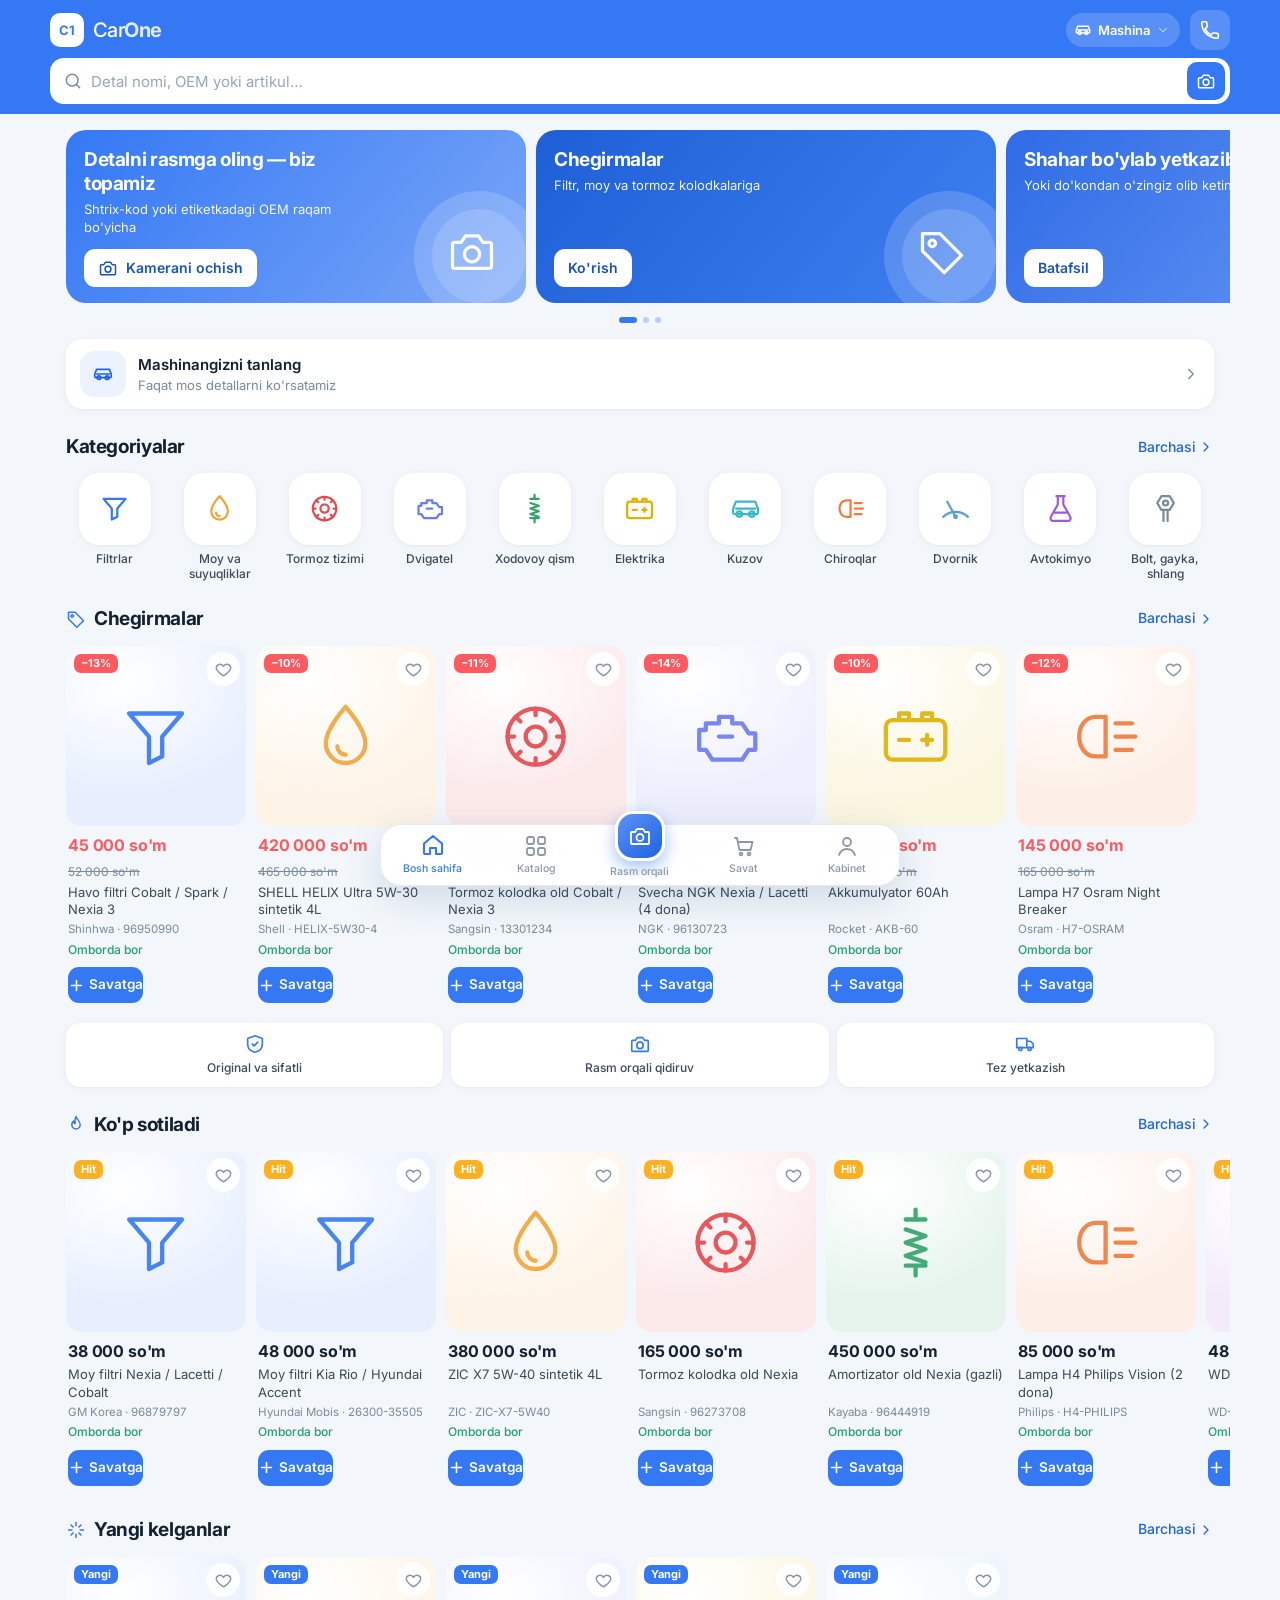
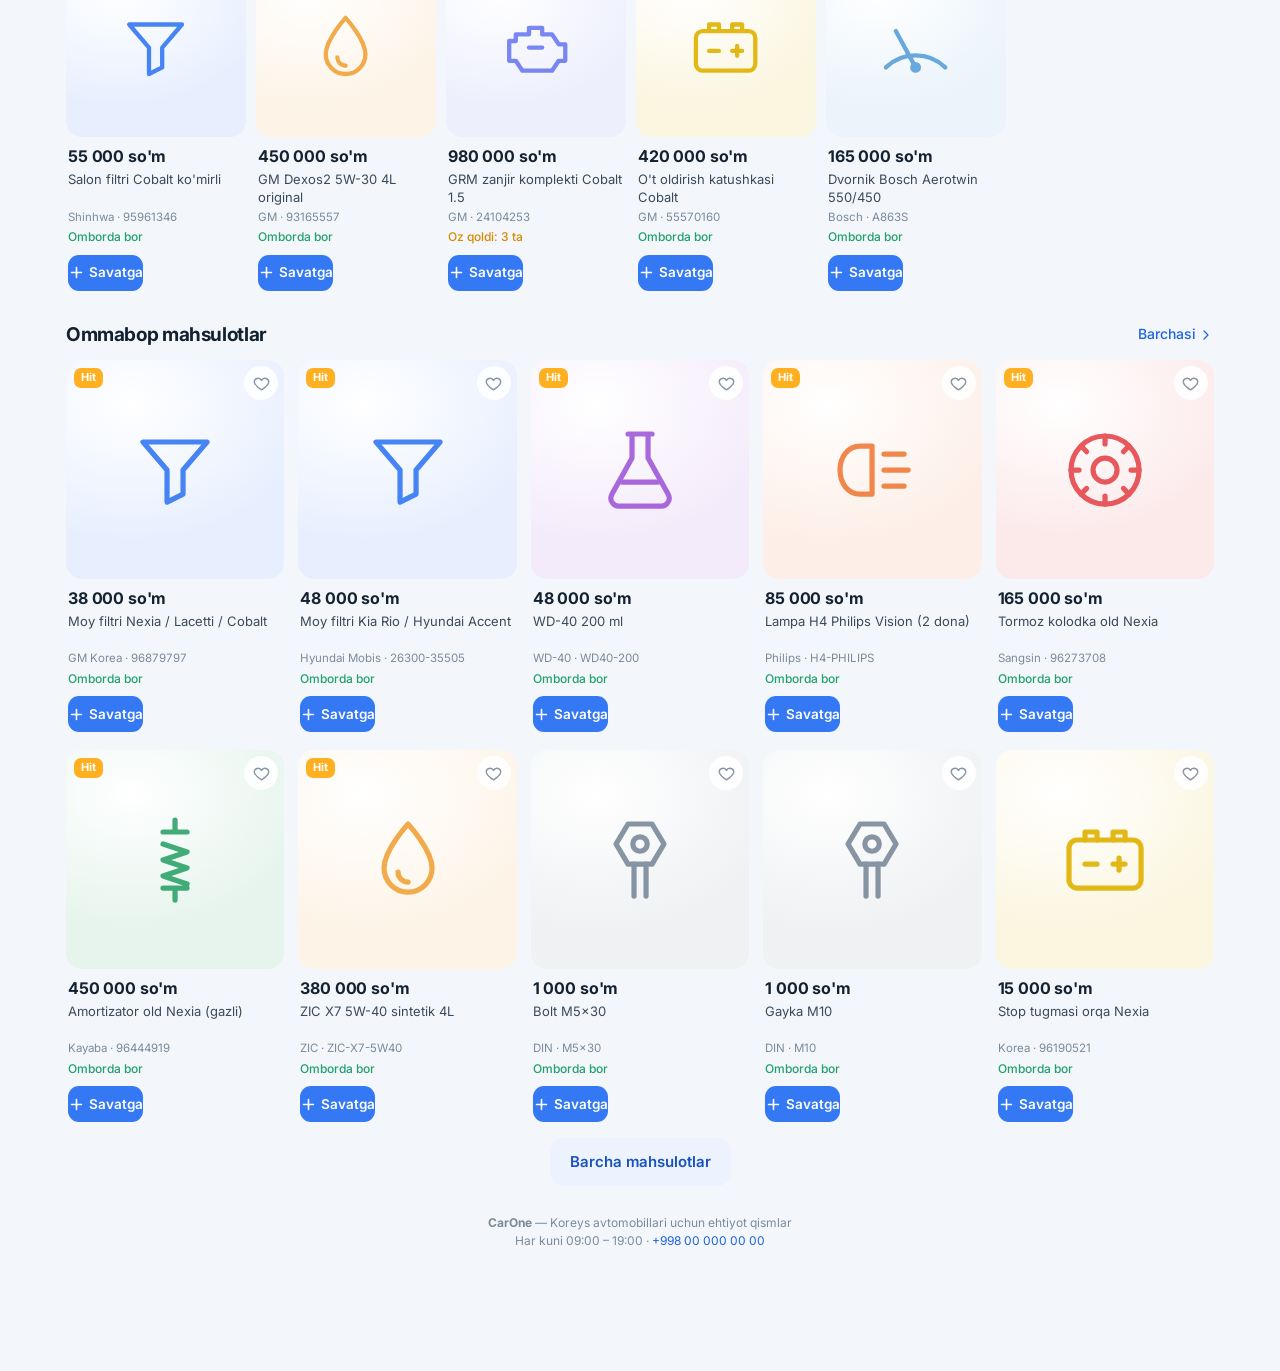
==== commit 72cfeff6: "Rang: Bito uslubidagi ko'k (#3478F4), ko'k tepa panel Co-Authored-By: Claude Opus 5.5 <noreply@anthr" ====
--- a/index.html
+++ b/index.html
@@ -3,7 +3,7 @@
 <head>
   <meta charset="utf-8">
   <meta name="viewport" content="width=device-width, initial-scale=1, viewport-fit=cover">
-  <meta name="theme-color" content="#ffffff">
+  <meta name="theme-color" content="#3478f4">
   <meta name="description" content="CarOne — koreys avtomobillari uchun ehtiyot qismlar. Rasm orqali qidiruv, tez buyurtma.">
   <meta name="apple-mobile-web-app-capable" content="yes">
   <meta name="apple-mobile-web-app-title" content="CarOne">
@@ -43,6 +43,7 @@
   <script src="js/core/api.js"></script>
   <script src="js/core/search.js"></script>
   <script src="js/core/scan.js"></script>
+  <script src="js/core/vision.js"></script>
   <script src="js/ui/icons.js"></script>
   <script src="js/ui/components.js"></script>
   <script src="js/views/listing.js"></script>
@@ -52,6 +53,7 @@
   <script src="js/views/scan.js"></script>
   <script src="js/views/cart.js"></script>
   <script src="js/views/account.js"></script>
+  <script src="js/views/admin.js"></script>
   <script src="js/app.js"></script>
 </body>
 </html>
--- a/css/style.css
+++ b/css/style.css
@@ -2,12 +2,12 @@
    CarOne — minimalist do'kon. Asosiy rang: och ko'k.
    ========================================================= */
 :root {
-  --primary: #3a9ff0;
-  --primary-600: #1f86da;
-  --primary-700: #176fb8;
-  --primary-50: #edf6ff;
-  --primary-100: #d9ecfd;
-  --primary-200: #b6dafb;
+  --primary: #3478f4;
+  --primary-600: #1f63e0;
+  --primary-700: #1a52bd;
+  --primary-50: #edf3fe;
+  --primary-100: #dbe7fd;
+  --primary-200: #b8cffb;
   --bg: #f3f7fb;
   --surface: #ffffff;
   --text: #142130;
@@ -92,8 +92,8 @@
 .logo { display: flex; align-items: center; gap: 9px; font-size: 20px; letter-spacing: -.03em; font-weight: 500; }
 .logo__mark {
   width: 34px; height: 34px; border-radius: 10px; display: grid; place-items: center;
-  background: linear-gradient(140deg, #5cb4f7, var(--primary-600)); color: #fff; font-weight: 700; font-size: 13px; letter-spacing: 0;
-  box-shadow: 0 4px 10px rgba(58, 159, 240, .35);
+  background: linear-gradient(140deg, #5a92f7, var(--primary-600)); color: #fff; font-weight: 700; font-size: 13px; letter-spacing: 0;
+  box-shadow: 0 4px 10px rgba(52, 120, 244, .35);
 }
 .logo b { color: var(--primary); font-weight: 700; }
 .spacer { flex: 1; }
@@ -124,7 +124,7 @@
 .search__clear svg { width: 18px; height: 18px; }
 .search__cam {
   margin: 4px; width: 38px; height: 38px; border-radius: 10px; display: grid; place-items: center;
-  background: var(--primary); color: #fff; box-shadow: 0 3px 10px rgba(58, 159, 240, .35); transition: background .15s, transform .1s;
+  background: var(--primary); color: #fff; box-shadow: 0 3px 10px rgba(52, 120, 244, .35); transition: background .15s, transform .1s;
 }
 .search__cam:hover { background: var(--primary-600); }
 .search__cam:active { transform: scale(.94); }
@@ -194,7 +194,7 @@
   height: 48px; padding: 0 20px; border-radius: 14px; font-weight: 600; font-size: 15px;
   display: inline-flex; align-items: center; justify-content: center; gap: 8px;
   background: var(--primary); color: #fff; transition: background .15s, transform .1s, box-shadow .15s;
-  box-shadow: 0 4px 14px rgba(58, 159, 240, .28); white-space: nowrap;
+  box-shadow: 0 4px 14px rgba(52, 120, 244, .28); white-space: nowrap;
 }
 .btn svg { width: 20px; height: 20px; }
 .btn:hover { background: var(--primary-600); }
@@ -217,9 +217,9 @@
   position: relative; width: calc(100vw - 48px); max-width: 560px; min-height: 150px; border-radius: var(--radius-lg); padding: 18px 18px 16px;
   color: #fff; overflow: hidden; display: flex; flex-direction: column; justify-content: space-between; gap: 12px;
 }
-.banner--1 { background: linear-gradient(130deg, #3a9ff0 0%, #6cc0fb 100%); }
-.banner--2 { background: linear-gradient(130deg, #2f7fd0 0%, #55a8f2 100%); }
-.banner--3 { background: linear-gradient(130deg, #4fb3e8 0%, #8fd3f7 100%); }
+.banner--1 { background: linear-gradient(130deg, #3478f4 0%, #7aa6f8 100%); }
+.banner--2 { background: linear-gradient(130deg, #1f5fd6 0%, #3f80f2 100%); }
+.banner--3 { background: linear-gradient(130deg, #2f6be6 0%, #6d9cf6 100%); }
 .banner h3 { margin: 0 0 4px; font-size: 19px; letter-spacing: -.02em; max-width: 70%; line-height: 1.25; }
 .banner p { margin: 0; font-size: 13px; opacity: .92; max-width: 66%; }
 .banner .btn { align-self: flex-start; }
@@ -459,7 +459,7 @@
 .summary__row--total { font-size: 18px; font-weight: 700; color: var(--text); border-top: 1px solid var(--line); margin-top: 8px; padding-top: 12px; }
 .summary__row--save b { color: var(--sale); }
 .progress { height: 6px; border-radius: 3px; background: var(--line-2); overflow: hidden; margin: 8px 0 4px; }
-.progress i { display: block; height: 100%; background: linear-gradient(90deg, var(--primary), #6cc0fb); border-radius: 3px; transition: width .3s; }
+.progress i { display: block; height: 100%; background: linear-gradient(90deg, var(--primary), #7aa6f8); border-radius: 3px; transition: width .3s; }
 .note { display: flex; gap: 10px; align-items: flex-start; font-size: 13px; color: var(--text-2); background: var(--primary-50); padding: 10px 12px; border-radius: 12px; }
 .note svg { color: var(--primary); width: 19px; height: 19px; margin-top: 1px; }
 .checkout-bar { position: sticky; bottom: calc(var(--tabbar-h) + var(--safe-b)); margin: 12px -16px 0; padding: 10px 16px; background: linear-gradient(transparent, var(--bg) 30%); }
@@ -482,15 +482,27 @@
   box-shadow: 0 0 0 9999px rgba(4, 14, 26, .55); transition: height .3s var(--ease), width .3s var(--ease);
 }
 .scan__frame.is-label { width: min(88vw, 440px); height: min(62vw, 300px); }
+.scan__frame.is-product { width: min(80vw, 340px); height: min(80vw, 340px); }
+.scan__frame.is-product ~ .scan__hint { top: calc(44% + min(40vw, 170px) + 18px); }
+.avail { display: flex; gap: 12px; align-items: center; padding: 12px 14px; border-radius: 14px; margin: 4px 0 12px; font-size: 13px; }
+.avail svg { width: 24px; height: 24px; flex: none; stroke-width: 2.2; }
+.avail b { display: block; font-size: 15px; }
+.avail--yes { background: var(--success-50); color: #13764d; }
+.avail--no { background: var(--warning-50); color: #8a5a00; }
+.avail-out { margin-top: 14px; }
+.avail-out summary { cursor: pointer; color: var(--muted); font-size: 14px; font-weight: 500; padding: 8px 0; }
+.avail-out .grid { margin-top: 8px; opacity: .75; }
+.cats--pick { grid-template-columns: repeat(4, 1fr); margin-bottom: 14px; }
+.cats--pick .cat__icon { max-width: 56px; border-radius: 16px; }
 .scan__frame i { position: absolute; width: 34px; height: 34px; border: 4px solid #fff; }
 .scan__frame i:nth-child(1) { left: -2px; top: -2px; border-right: 0; border-bottom: 0; border-radius: 22px 0 0 0; }
 .scan__frame i:nth-child(2) { right: -2px; top: -2px; border-left: 0; border-bottom: 0; border-radius: 0 22px 0 0; }
 .scan__frame i:nth-child(3) { left: -2px; bottom: -2px; border-right: 0; border-top: 0; border-radius: 0 0 0 22px; }
 .scan__frame i:nth-child(4) { right: -2px; bottom: -2px; border-left: 0; border-top: 0; border-radius: 0 0 22px 0; }
-.scan__laser { position: absolute; left: 8%; right: 8%; height: 2px; top: 10%; background: #6cc0fb; box-shadow: 0 0 14px 2px #3a9ff0; border-radius: 2px; animation: laser 2.2s ease-in-out infinite; }
+.scan__laser { position: absolute; left: 8%; right: 8%; height: 2px; top: 10%; background: #7aa6f8; box-shadow: 0 0 14px 2px #3478f4; border-radius: 2px; animation: laser 2.2s ease-in-out infinite; }
 .scan__hint { position: absolute; left: 0; right: 0; top: calc(44% + min(24vw, 110px) + 18px); text-align: center; font-size: 14px; color: rgba(255,255,255,.9); padding: 0 24px; transition: top .3s var(--ease); }
 .scan__frame.is-label ~ .scan__hint { top: calc(44% + min(31vw, 150px) + 18px); }
-.scan__placeholder { position: absolute; inset: 0; display: grid; place-items: center; text-align: center; padding: 32px; color: #9cc6ec; font-size: 14px; }
+.scan__placeholder { position: absolute; inset: 0; display: grid; place-items: center; text-align: center; padding: 32px; color: #a9c4f2; font-size: 14px; }
 .scan__placeholder svg { width: 54px; height: 54px; stroke-width: 1.3; margin: 0 auto 10px; display: block; }
 .scan__bottom { position: relative; z-index: 3; padding: 12px 20px calc(18px + var(--safe-b)); background: linear-gradient(transparent, rgba(4, 14, 26, .7) 30%); }
 .scan__modes { display: flex; justify-content: center; margin-bottom: 16px; }
@@ -517,7 +529,7 @@
 
 /* ---------- Account ---------- */
 .profile { display: flex; align-items: center; gap: 14px; margin-top: 16px; }
-.avatar { width: 60px; height: 60px; border-radius: 20px; background: linear-gradient(140deg, #6cc0fb, var(--primary-600)); color: #fff; display: grid; place-items: center; font-weight: 700; font-size: 24px; flex: none; }
+.avatar { width: 60px; height: 60px; border-radius: 20px; background: linear-gradient(140deg, #7aa6f8, var(--primary-600)); color: #fff; display: grid; place-items: center; font-weight: 700; font-size: 24px; flex: none; }
 .profile__name { font-weight: 700; font-size: 19px; letter-spacing: -.02em; }
 .stats { display: grid; grid-template-columns: repeat(3, 1fr); gap: 8px; margin-top: 16px; }
 .stat { background: var(--surface); border-radius: 16px; padding: 12px; box-shadow: var(--shadow-sm); text-align: left; }
@@ -580,7 +592,7 @@
 .tab svg { width: 24px; height: 24px; transition: transform .2s var(--ease); }
 .tab.is-active { color: var(--primary); }
 .tab.is-active svg { stroke-width: 2.1; transform: translateY(-1px); }
-.tab__scan { width: 50px; height: 50px; margin-top: -20px; border-radius: 18px; background: linear-gradient(140deg, #5cb4f7, var(--primary-600)); color: #fff; display: grid; place-items: center; box-shadow: 0 6px 16px rgba(58, 159, 240, .45); border: 3px solid #fff; transition: transform .15s; }
+.tab__scan { width: 50px; height: 50px; margin-top: -20px; border-radius: 18px; background: linear-gradient(140deg, #5a92f7, var(--primary-600)); color: #fff; display: grid; place-items: center; box-shadow: 0 6px 16px rgba(52, 120, 244, .45); border: 3px solid #fff; transition: transform .15s; }
 .tab--scan:active .tab__scan { transform: scale(.92); }
 .tab--scan.is-active { color: var(--primary); }
 .tab--scan.is-active svg { transform: none; }
@@ -593,10 +605,10 @@
   background: #142130; color: #fff; padding: 11px 16px; border-radius: 14px; font-size: 14px; opacity: 0; pointer-events: none;
   transition: opacity .2s, transform .25s var(--ease); z-index: 90; max-width: calc(100% - 32px); display: flex; align-items: center; gap: 10px;
 }
-.toast svg { width: 18px; height: 18px; color: #6cc0fb; }
+.toast svg { width: 18px; height: 18px; color: #7aa6f8; }
 .toast span { white-space: nowrap; overflow: hidden; text-overflow: ellipsis; }
 .toast a { white-space: nowrap; }
-.toast a { color: #8fd0ff; font-weight: 600; margin-left: 6px; pointer-events: auto; }
+.toast a { color: #9dbcff; font-weight: 600; margin-left: 6px; pointer-events: auto; }
 .toast.is-show { opacity: 1; transform: translate(-50%, 0); pointer-events: auto; }
 body.no-tabbar .toast { bottom: calc(86px + var(--safe-b)); }
 
@@ -642,7 +654,21 @@
   .checkout-bar { position: static; padding: 0; margin: 12px 0 0; background: none; }
   .scan__frame { width: 380px; height: 220px; }
   .scan__frame.is-label { width: 480px; height: 320px; }
+  .scan__frame.is-product { width: 360px; height: 360px; }
 }
 @media (prefers-reduced-motion: reduce) {
   *, *::before, *::after { animation: none !important; transition: none !important; }
 }
+
+/* ---------- Bito uslubidagi ko'k tepa panel (asosiy sahifalar) ---------- */
+.header--brand { background: var(--primary); border-bottom: 0; backdrop-filter: none; -webkit-backdrop-filter: none; }
+.header--brand.is-scrolled { box-shadow: 0 4px 18px rgba(26, 82, 189, .25); }
+.header--brand .logo { color: #fff; }
+.header--brand .logo b { color: #fff; opacity: .85; }
+.header--brand .logo__mark { background: #fff; color: var(--primary); box-shadow: none; }
+.header--brand .car-pill { background: rgba(255, 255, 255, .18); color: #fff; }
+.header--brand .icon-btn--soft { background: rgba(255, 255, 255, .18); color: #fff; }
+.header--brand .icon-btn--soft:hover { background: rgba(255, 255, 255, .28); }
+.header--brand .search__box { background: #fff; }
+.header--brand .search__box:focus-within { border-color: #fff; box-shadow: 0 0 0 4px rgba(255, 255, 255, .25); }
+.header--brand .search__cam { box-shadow: none; }
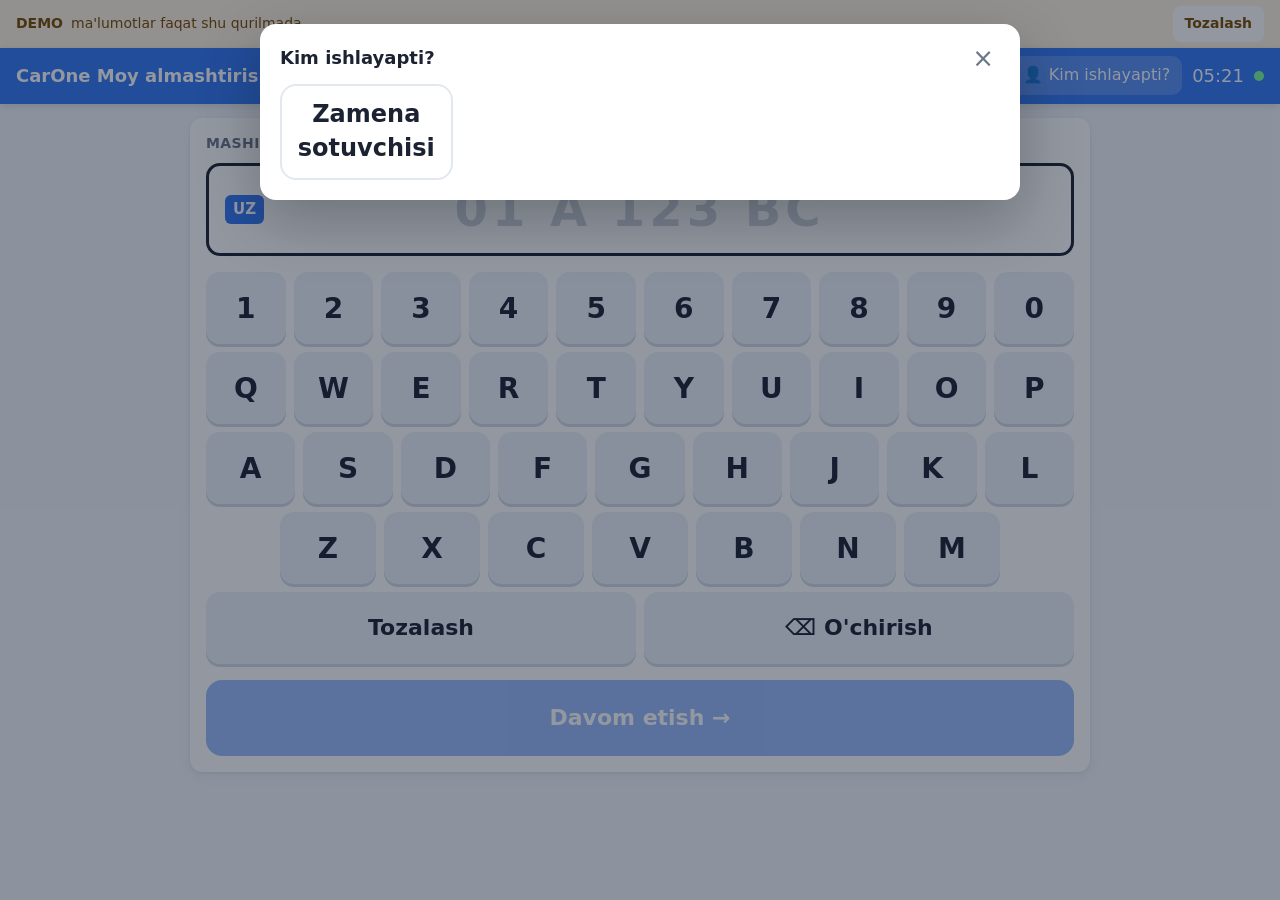
==== commit dd81c708: "Do'kon sayti olib tashlandi, sayt endi Zamena ilovasini ochadi - CarOne do'kon fayllari o'chirildi (" ====
--- a/index.html
+++ b/index.html
@@ -1,59 +1,14 @@
 <!doctype html>
 <html lang="uz">
 <head>
-  <meta charset="utf-8">
-  <meta name="viewport" content="width=device-width, initial-scale=1, viewport-fit=cover">
-  <meta name="theme-color" content="#3478f4">
-  <meta name="description" content="CarOne — koreys avtomobillari uchun ehtiyot qismlar. Rasm orqali qidiruv, tez buyurtma.">
-  <meta name="apple-mobile-web-app-capable" content="yes">
-  <meta name="apple-mobile-web-app-title" content="CarOne">
-  <meta property="og:title" content="CarOne — avto ehtiyot qismlar">
-  <meta property="og:description" content="Koreys avtomobillari uchun ehtiyot qismlar. Rasm orqali qidiruv.">
-  <title>CarOne — avto ehtiyot qismlar</title>
-  <link rel="manifest" href="manifest.webmanifest">
-  <link rel="icon" href="assets/icon.svg" type="image/svg+xml">
-  <link rel="apple-touch-icon" href="assets/icon.svg">
-  <link rel="preconnect" href="https://fonts.googleapis.com">
-  <link rel="preconnect" href="https://fonts.gstatic.com" crossorigin>
-  <link rel="stylesheet" href="https://fonts.googleapis.com/css2?family=Inter:wght@400;500;600;700&display=swap">
-  <link rel="stylesheet" href="css/style.css">
+<meta charset="utf-8">
+<meta name="viewport" content="width=device-width, initial-scale=1">
+<meta name="theme-color" content="#3478F4">
+<title>Zamena</title>
+<meta http-equiv="refresh" content="0; url=moy-zamena/static/app.html">
+<script>location.replace('moy-zamena/static/app.html' + location.hash);</script>
 </head>
-<body>
-  <a class="sr-only" href="#app">Asosiy qismga o'tish</a>
-  <header id="header" class="header"></header>
-  <main id="app" class="app" tabindex="-1">
-    <div style="padding-top:16px">
-      <div class="skel" style="height:150px;border-radius:20px"></div>
-      <div class="skel" style="height:64px;margin-top:16px"></div>
-      <div style="display:grid;grid-template-columns:repeat(4,1fr);gap:10px;margin-top:24px">
-        <div class="skel" style="aspect-ratio:1"></div><div class="skel" style="aspect-ratio:1"></div><div class="skel" style="aspect-ratio:1"></div><div class="skel" style="aspect-ratio:1"></div>
-      </div>
-    </div>
-  </main>
-  <nav id="tabbar" class="tabbar" aria-label="Menyu"></nav>
-  <div id="sheet" class="sheet" hidden></div>
-  <div id="toast" class="toast" role="status" aria-live="polite"></div>
-  <noscript><p style="padding:24px;text-align:center">Saytdan foydalanish uchun JavaScript'ni yoqing.</p></noscript>
-
-  <script src="js/core/config.js"></script>
-  <script src="js/core/store.js"></script>
-  <script src="js/core/i18n.js"></script>
-  <script src="js/data/catalog.js"></script>
-  <script src="integrations/bito/mapping.js"></script>
-  <script src="js/core/api.js"></script>
-  <script src="js/core/search.js"></script>
-  <script src="js/core/scan.js"></script>
-  <script src="js/core/vision.js"></script>
-  <script src="js/ui/icons.js"></script>
-  <script src="js/ui/components.js"></script>
-  <script src="js/views/listing.js"></script>
-  <script src="js/views/home.js"></script>
-  <script src="js/views/catalog.js"></script>
-  <script src="js/views/product.js"></script>
-  <script src="js/views/scan.js"></script>
-  <script src="js/views/cart.js"></script>
-  <script src="js/views/account.js"></script>
-  <script src="js/views/admin.js"></script>
-  <script src="js/app.js"></script>
+<body style="font-family:system-ui,sans-serif;padding:24px;background:#f3f6fb;color:#1b2333">
+<a href="moy-zamena/static/app.html">Zamena ilovasini ochish</a>
 </body>
 </html>
